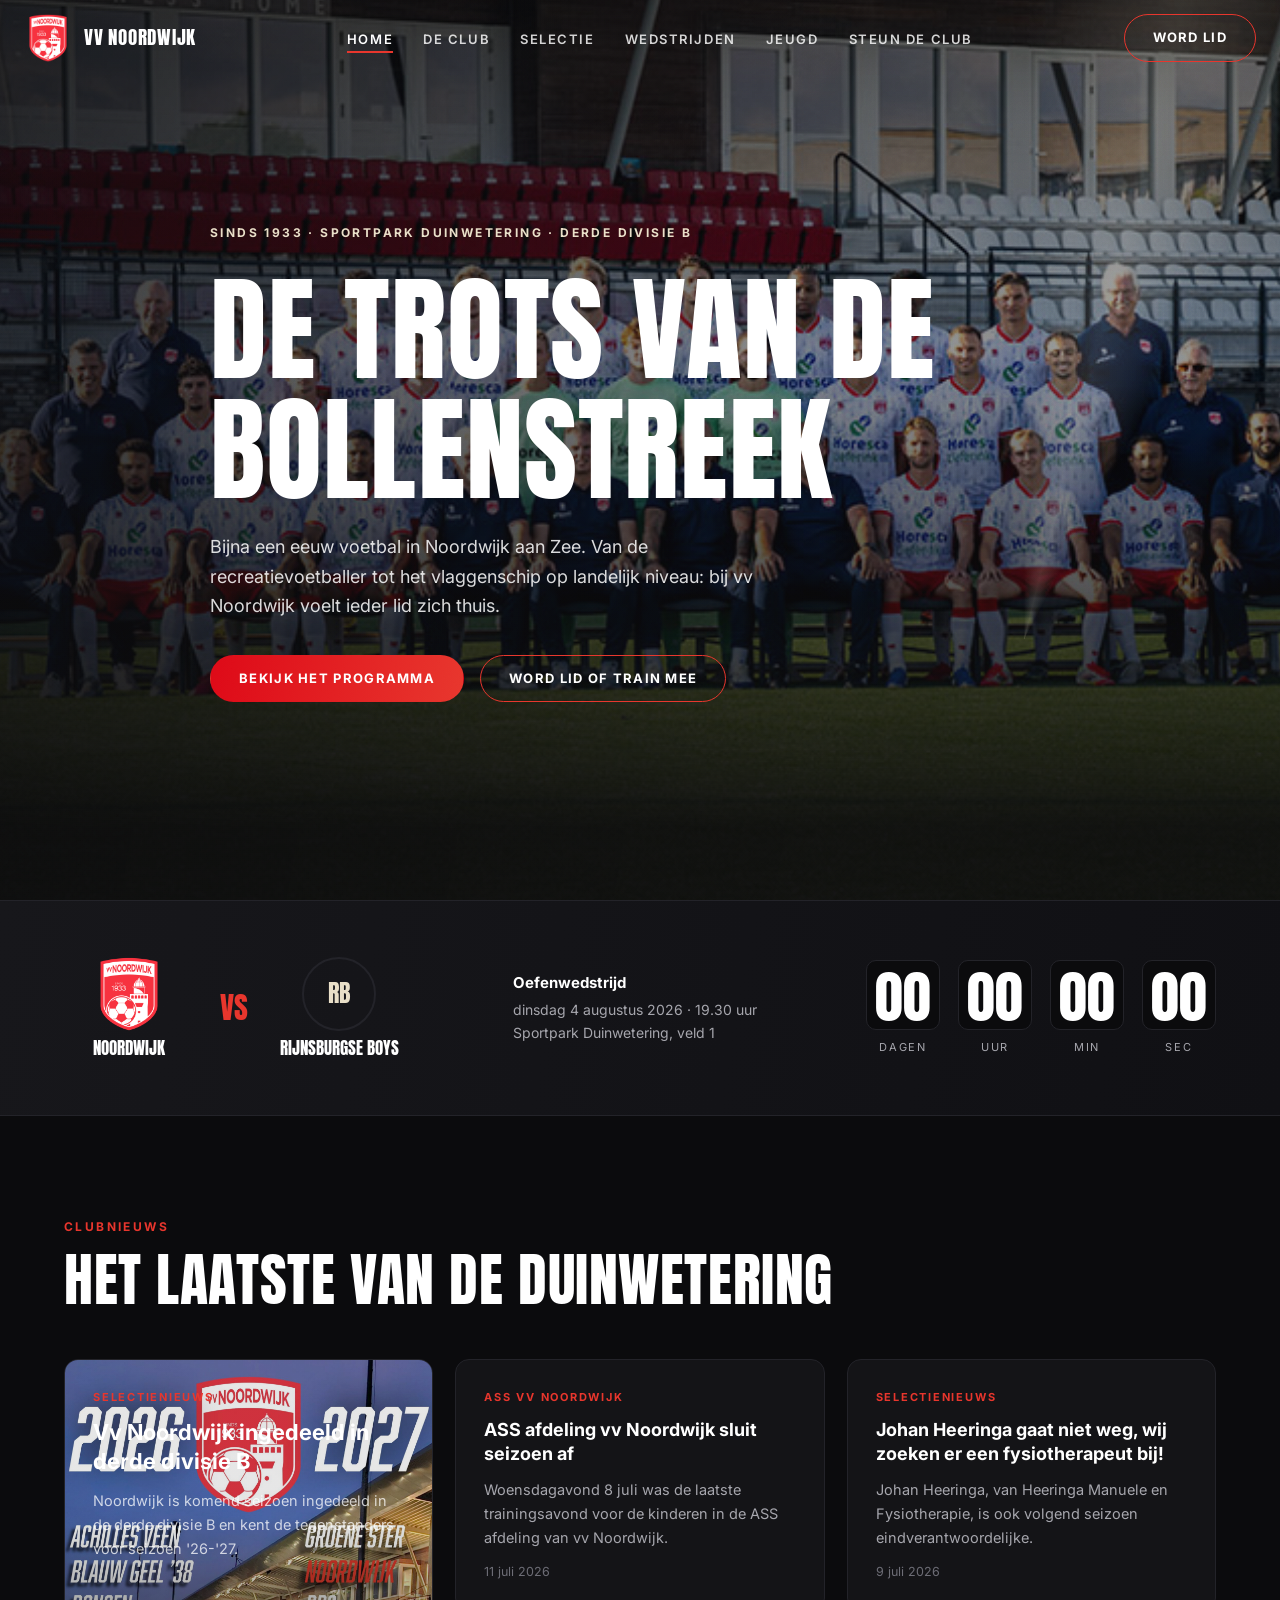
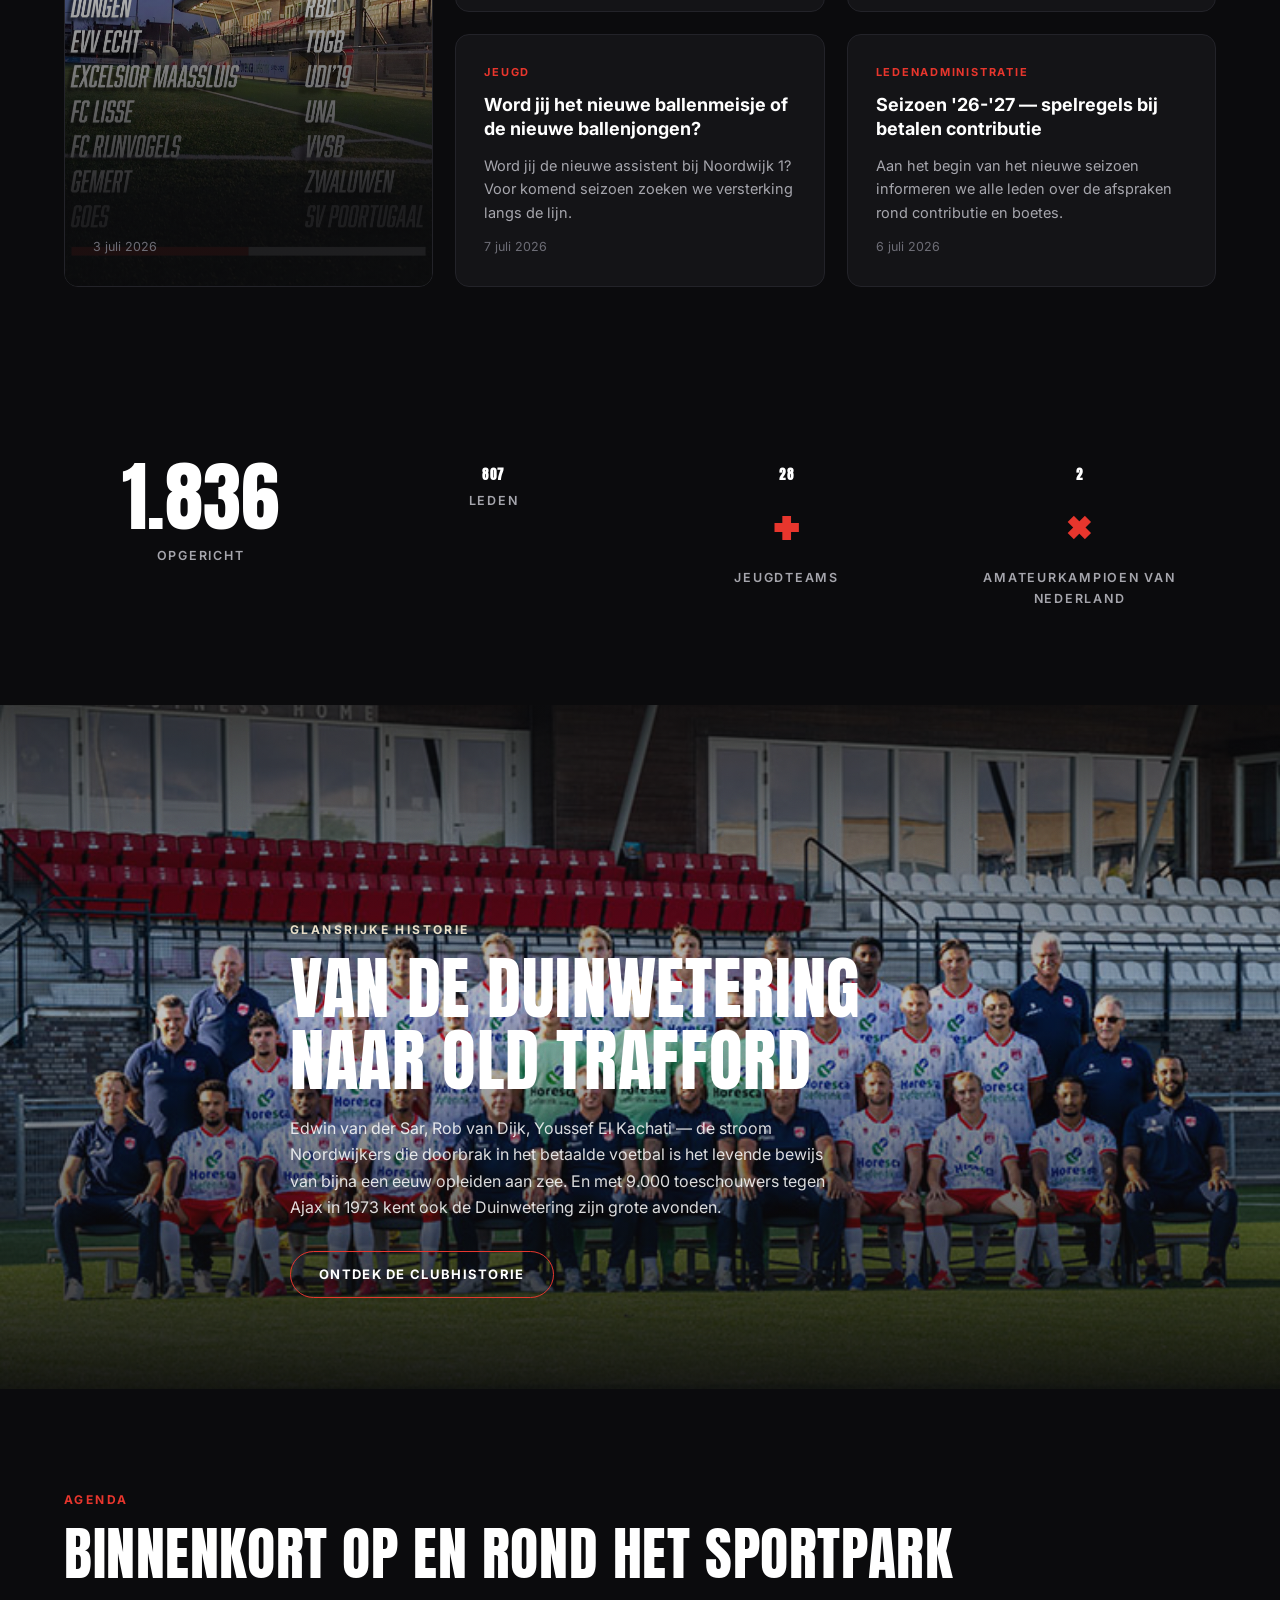
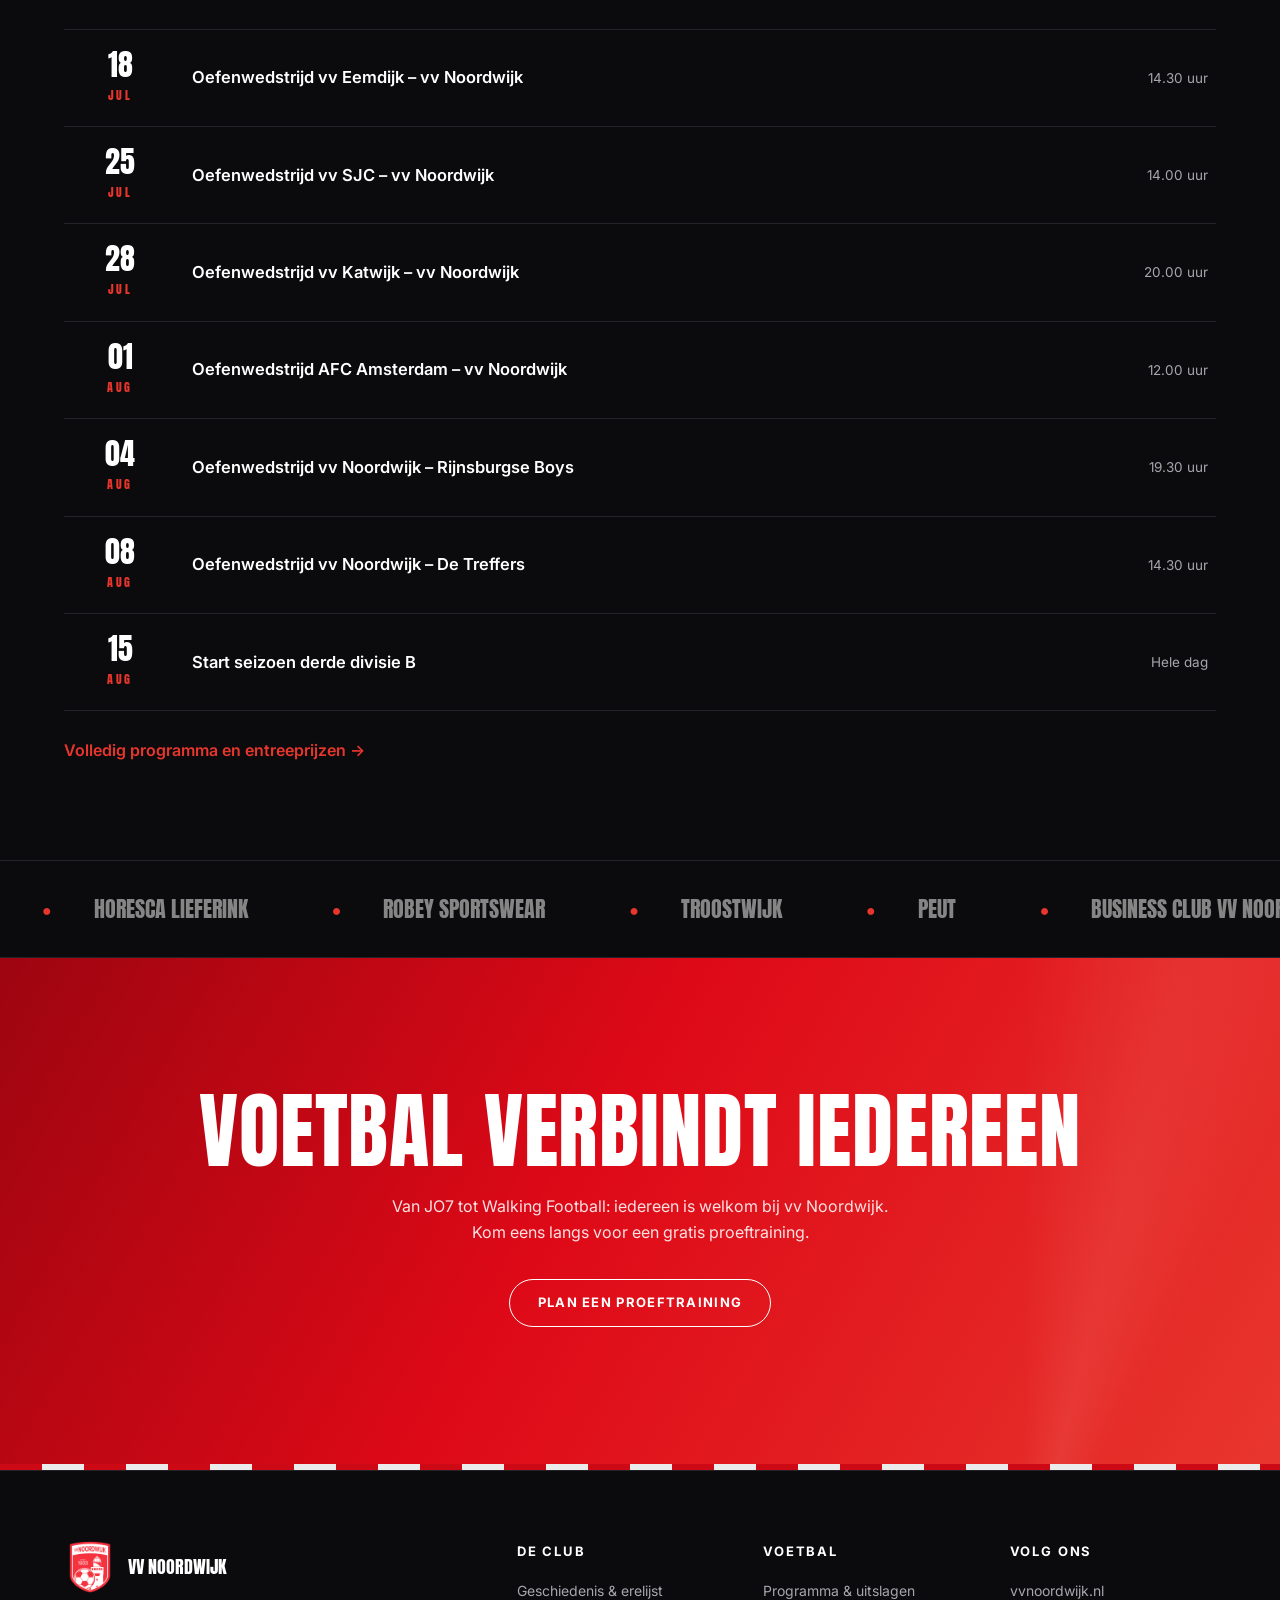
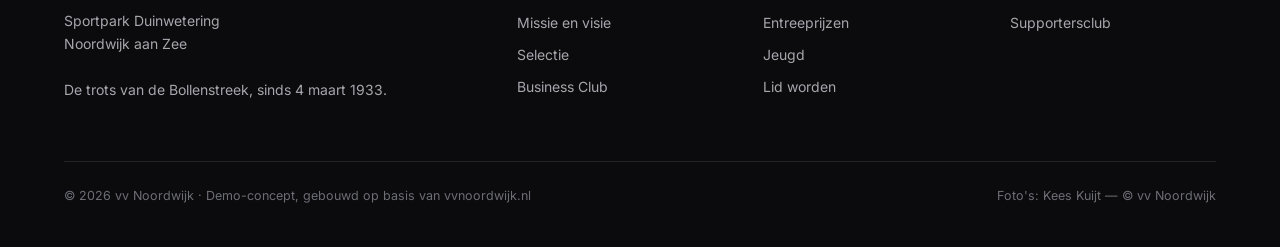
==== index.html @ 6d5759d6 "vv Noordwijk demo-website — de trots van de Bollenstreek Co-Authored-By: Claude Fable 5 <noreply@ant" ====
<!DOCTYPE html>
<html lang="nl">
<head>
<meta charset="UTF-8">
<meta name="viewport" content="width=device-width, initial-scale=1.0">
<title>vv Noordwijk — De trots van de Bollenstreek</title>
<meta name="description" content="Voetbalvereniging Noordwijk, sinds 1933. Derde divisie B, Sportpark Duinwetering, Noordwijk aan Zee.">
<link rel="icon" href="assets/logo-512.png">
<link rel="preconnect" href="https://fonts.googleapis.com">
<link rel="preconnect" href="https://fonts.gstatic.com" crossorigin>
<link href="https://fonts.googleapis.com/css2?family=Anton&family=Inter:wght@400;600;700&display=swap" rel="stylesheet">
<link rel="stylesheet" href="assets/style.css">
</head>
<body>

<nav class="nav">
  <div class="nav-inner">
    <a class="nav-logo" href="index.html">
      <img src="assets/logo-512.png" alt="vv Noordwijk">
      <span>vv Noordwijk</span>
    </a>
    <ul class="nav-links">
      <li><a href="index.html" class="actief">Home</a></li>
      <li><a href="club.html">De club</a></li>
      <li><a href="selectie.html">Selectie</a></li>
      <li><a href="wedstrijden.html">Wedstrijden</a></li>
      <li><a href="jeugd.html">Jeugd</a></li>
      <li><a href="steun.html">Steun de club</a></li>
    </ul>
    <a class="knop" href="jeugd.html#lidworden">Word lid</a>
    <button class="nav-burger" aria-label="Menu"><span></span><span></span><span></span></button>
  </div>
</nav>
<div class="mobiel-menu">
  <a href="index.html" class="actief">Home</a>
  <a href="club.html">De club</a>
  <a href="selectie.html">Selectie</a>
  <a href="wedstrijden.html">Wedstrijden</a>
  <a href="jeugd.html">Jeugd</a>
  <a href="steun.html">Steun de club</a>
</div>

<!-- HERO -->
<header class="hero korrel">
  <div class="hero-bg" style="background-image:url('assets/elftal.jpg')"></div>
  <div class="hero-tint"></div>
  <div class="lichtbundel"></div>
  <div class="wrap hero-inhoud">
    <span class="kicker kicker--zand" style="opacity:0;animation:zachtIn .8s ease .25s forwards">Sinds 1933 &middot; Sportpark Duinwetering &middot; Derde divisie B</span>
    <h1 data-woorden>De trots van de Bollenstreek</h1>
    <p class="hero-sub">Bijna een eeuw voetbal in Noordwijk aan Zee. Van de recreatievoetballer tot het vlaggenschip op landelijk niveau: bij vv Noordwijk voelt ieder lid zich thuis.</p>
    <div class="hero-ctas">
      <a class="knop knop--vol" href="wedstrijden.html">Bekijk het programma</a>
      <a class="knop" href="jeugd.html#lidworden">Word lid of train mee</a>
    </div>
  </div>
  <div class="hero-scroll"></div>
</header>

<!-- VOLGENDE WEDSTRIJD -->
<section class="wedstrijdbalk">
  <div class="wrap wedstrijdbalk-inner" data-countdown="2026-08-04T19:30:00+02:00">
    <div class="affiche">
      <div class="team">
        <img src="assets/logo-512.png" alt="vv Noordwijk">
        <span>Noordwijk</span>
      </div>
      <div class="vs">VS</div>
      <div class="team">
        <div class="uitteam-badge">RB</div>
        <span>Rijnsburgse Boys</span>
      </div>
    </div>
    <div class="wedstrijd-meta">
      <strong>Oefenwedstrijd</strong>
      dinsdag 4 augustus 2026 &middot; 19.30 uur<br>
      Sportpark Duinwetering, veld 1
    </div>
    <div class="countdown">
      <div class="count-item"><b data-cd-d>00</b><span>Dagen</span></div>
      <div class="count-item"><b data-cd-u>00</b><span>Uur</span></div>
      <div class="count-item"><b data-cd-m>00</b><span>Min</span></div>
      <div class="count-item"><b data-cd-s>00</b><span>Sec</span></div>
    </div>
  </div>
</section>

<!-- NIEUWS -->
<section class="sectie">
  <div class="wrap">
    <span class="kicker reveal">Clubnieuws</span>
    <h2 class="sectie-kop reveal">Het laatste van de Duinwetering</h2>
    <div class="nieuws-grid">
      <article class="nieuws-kaart nieuws-kaart--groot reveal">
        <div class="foto"><img src="assets/derde-divisie.jpeg" alt="vv Noordwijk ingedeeld in derde divisie B" loading="lazy"></div>
        <span class="cat">Selectienieuws</span>
        <h3>Vv Noordwijk ingedeeld in derde divisie B</h3>
        <p style="color:rgba(255,255,255,.75)">Noordwijk is komend seizoen ingedeeld in de derde divisie B en kent de tegenstanders voor seizoen '26-'27.</p>
        <time>3 juli 2026</time>
      </article>
      <article class="nieuws-kaart reveal">
        <span class="cat">ASS vv Noordwijk</span>
        <h3>ASS afdeling vv Noordwijk sluit seizoen af</h3>
        <p>Woensdagavond 8 juli was de laatste trainingsavond voor de kinderen in de ASS afdeling van vv Noordwijk.</p>
        <time>11 juli 2026</time>
      </article>
      <article class="nieuws-kaart reveal">
        <span class="cat">Selectienieuws</span>
        <h3>Johan Heeringa gaat niet weg, wij zoeken er een fysiotherapeut bij!</h3>
        <p>Johan Heeringa, van Heeringa Manuele en Fysiotherapie, is ook volgend seizoen eindverantwoordelijke.</p>
        <time>9 juli 2026</time>
      </article>
      <article class="nieuws-kaart reveal">
        <span class="cat">Jeugd</span>
        <h3>Word jij het nieuwe ballenmeisje of de nieuwe ballenjongen?</h3>
        <p>Word jij de nieuwe assistent bij Noordwijk 1? Voor komend seizoen zoeken we versterking langs de lijn.</p>
        <time>7 juli 2026</time>
      </article>
      <article class="nieuws-kaart reveal">
        <span class="cat">Ledenadministratie</span>
        <h3>Seizoen '26-'27 — spelregels bij betalen contributie</h3>
        <p>Aan het begin van het nieuwe seizoen informeren we alle leden over de afspraken rond contributie en boetes.</p>
        <time>6 juli 2026</time>
      </article>
    </div>
  </div>
</section>

<!-- STATS -->
<section class="sectie" style="padding-top:20px">
  <div class="wrap">
    <div class="stats">
      <div class="stat reveal"><b data-tel="1933">0</b><span>Opgericht</span></div>
      <div class="stat reveal"><b><span data-tel="850">0</span></b><span>Leden</span></div>
      <div class="stat reveal"><b><span data-tel="30">0</span><em>+</em></b><span>Jeugdteams</span></div>
      <div class="stat reveal"><b><span data-tel="2">0</span><em>&times;</em></b><span>Amateurkampioen van Nederland</span></div>
    </div>
  </div>
</section>

<!-- SHOWCASE / GESCHIEDENIS-TEASER -->
<section class="showcase korrel">
  <div class="showcase-bg" style="background-image:url('assets/elftal.jpg')"></div>
  <div class="showcase-tint"></div>
  <div class="wrap">
    <span class="kicker kicker--zand reveal">Glansrijke historie</span>
    <h2 class="reveal">Van de Duinwetering naar Old Trafford</h2>
    <p class="reveal" style="max-width:560px;margin:18px 0 30px;color:rgba(255,255,255,.85)">
      Edwin van der Sar, Rob van Dijk, Youssef El Kachati &mdash; de stroom Noordwijkers die doorbrak in het betaalde voetbal is het levende bewijs van bijna een eeuw opleiden aan zee. En met 9.000 toeschouwers tegen Ajax in 1973 kent ook de Duinwetering zijn grote avonden.
    </p>
    <a class="knop reveal" href="club.html">Ontdek de clubhistorie</a>
  </div>
</section>

<!-- AGENDA -->
<section class="sectie">
  <div class="wrap">
    <span class="kicker reveal">Agenda</span>
    <h2 class="sectie-kop reveal">Binnenkort op en rond het sportpark</h2>
    <div class="agenda-lijst">
      <div class="agenda-rij reveal">
        <div class="agenda-datum"><b>18</b><span>JUL</span></div>
        <h3>Oefenwedstrijd vv Eemdijk &ndash; vv Noordwijk</h3>
        <span class="tijd">14.30 uur</span>
      </div>
      <div class="agenda-rij reveal">
        <div class="agenda-datum"><b>25</b><span>JUL</span></div>
        <h3>Oefenwedstrijd vv SJC &ndash; vv Noordwijk</h3>
        <span class="tijd">14.00 uur</span>
      </div>
      <div class="agenda-rij reveal">
        <div class="agenda-datum"><b>28</b><span>JUL</span></div>
        <h3>Oefenwedstrijd vv Katwijk &ndash; vv Noordwijk</h3>
        <span class="tijd">20.00 uur</span>
      </div>
      <div class="agenda-rij reveal">
        <div class="agenda-datum"><b>01</b><span>AUG</span></div>
        <h3>Oefenwedstrijd AFC Amsterdam &ndash; vv Noordwijk</h3>
        <span class="tijd">12.00 uur</span>
      </div>
      <div class="agenda-rij reveal">
        <div class="agenda-datum"><b>04</b><span>AUG</span></div>
        <h3>Oefenwedstrijd vv Noordwijk &ndash; Rijnsburgse Boys</h3>
        <span class="tijd">19.30 uur</span>
      </div>
      <div class="agenda-rij reveal">
        <div class="agenda-datum"><b>08</b><span>AUG</span></div>
        <h3>Oefenwedstrijd vv Noordwijk &ndash; De Treffers</h3>
        <span class="tijd">14.30 uur</span>
      </div>
      <div class="agenda-rij reveal">
        <div class="agenda-datum"><b>15</b><span>AUG</span></div>
        <h3>Start seizoen derde divisie B</h3>
        <span class="tijd">Hele dag</span>
      </div>
    </div>
    <p class="reveal" style="margin-top:26px"><a href="wedstrijden.html" style="color:var(--rood-licht);font-weight:600">Volledig programma en entreeprijzen &rarr;</a></p>
  </div>
</section>

<!-- SPONSORS -->
<div class="marquee-sectie">
  <div class="marquee" aria-label="Partners van vv Noordwijk">
    <span><i>&#9679;</i>Horesca Lieferink</span><span><i>&#9679;</i>Robey Sportswear</span><span><i>&#9679;</i>Troostwijk</span><span><i>&#9679;</i>Peut</span><span><i>&#9679;</i>Business Club vv Noordwijk</span><span><i>&#9679;</i>Club van 100</span>
    <span><i>&#9679;</i>Horesca Lieferink</span><span><i>&#9679;</i>Robey Sportswear</span><span><i>&#9679;</i>Troostwijk</span><span><i>&#9679;</i>Peut</span><span><i>&#9679;</i>Business Club vv Noordwijk</span><span><i>&#9679;</i>Club van 100</span>
  </div>
</div>

<!-- CTA -->
<section class="cta-sectie">
  <div class="lichtbundel"></div>
  <h2>Voetbal verbindt iedereen</h2>
  <p>Van JO7 tot Walking Football: iedereen is welkom bij vv Noordwijk. Kom eens langs voor een gratis proeftraining.</p>
  <a class="knop" href="jeugd.html#lidworden">Plan een proeftraining</a>
</section>

<div class="strepen"></div>

<!-- FOOTER -->
<footer class="footer">
  <div class="wrap">
    <div class="footer-grid">
      <div>
        <div class="footer-logo">
          <img src="assets/logo-512.png" alt="vv Noordwijk">
          <span>vv Noordwijk</span>
        </div>
        <p>Sportpark Duinwetering<br>Noordwijk aan Zee<br><br>De trots van de Bollenstreek, sinds 4 maart 1933.</p>
      </div>
      <div>
        <h4>De club</h4>
        <ul>
          <li><a href="club.html">Geschiedenis &amp; erelijst</a></li>
          <li><a href="club.html#missie">Missie en visie</a></li>
          <li><a href="selectie.html">Selectie</a></li>
          <li><a href="steun.html">Business Club</a></li>
        </ul>
      </div>
      <div>
        <h4>Voetbal</h4>
        <ul>
          <li><a href="wedstrijden.html">Programma &amp; uitslagen</a></li>
          <li><a href="wedstrijden.html#tickets">Entreeprijzen</a></li>
          <li><a href="jeugd.html">Jeugd</a></li>
          <li><a href="jeugd.html#lidworden">Lid worden</a></li>
        </ul>
      </div>
      <div>
        <h4>Volg ons</h4>
        <ul>
          <li><a href="https://www.vvnoordwijk.nl" target="_blank" rel="noopener">vvnoordwijk.nl</a></li>
          <li><a href="https://scvvnoordwijk.nl" target="_blank" rel="noopener">Supportersclub</a></li>
        </ul>
      </div>
    </div>
    <div class="footer-onder">
      <span>&copy; 2026 vv Noordwijk &middot; Demo-concept, gebouwd op basis van vvnoordwijk.nl</span>
      <span>Foto's: Kees Kuijt &mdash; &copy; vv Noordwijk</span>
    </div>
  </div>
</footer>

<script src="assets/site.js"></script>
</body>
</html>
---- assets/style.css ----
/* ============================================================
   vv Noordwijk — demo-website
   "De trots van de Bollenstreek"
   ============================================================ */

:root {
  --rood: #DE0917;
  --rood-licht: #E8362D;
  --donker: #0B0B0D;
  --paneel: #141417;
  --paneel-rand: #232329;
  --wit: #FFFFFF;
  --grijs: #A6A6AD;
  --zand: #E9DFC8;
  --display: 'Anton', 'Arial Narrow', sans-serif;
  --body: 'Inter', 'Segoe UI', sans-serif;
  --nav-h: 76px;
}

* { margin: 0; padding: 0; box-sizing: border-box; }
html { scroll-behavior: smooth; }

body {
  background: var(--donker);
  color: var(--grijs);
  font-family: var(--body);
  font-size: 16px;
  line-height: 1.65;
  -webkit-font-smoothing: antialiased;
  overflow-x: hidden;
}

img { max-width: 100%; display: block; }
a { color: inherit; text-decoration: none; }

h1, h2, h3, .display {
  font-family: var(--display);
  font-weight: 400;
  color: var(--wit);
  text-transform: uppercase;
  letter-spacing: .01em;
  line-height: 1.04;
}

.wrap { max-width: 1200px; margin: 0 auto; padding: 0 24px; }

.kicker {
  display: inline-block;
  font-size: 12px;
  font-weight: 700;
  letter-spacing: .2em;
  text-transform: uppercase;
  color: var(--rood-licht);
  margin-bottom: 14px;
}
.kicker--zand { color: var(--zand); }

.sectie { padding: 96px 0; position: relative; }
.sectie-kop { font-size: clamp(34px, 4.6vw, 58px); margin-bottom: 18px; }
.sectie-intro { max-width: 640px; font-size: 17px; }

/* Rood-witte streepmotief-rand (thuisshirt) */
.strepen {
  height: 6px;
  background: repeating-linear-gradient(90deg,
    var(--rood) 0 42px, var(--wit) 42px 84px);
  opacity: .92;
}

/* ============ NAVIGATIE ============ */
.nav {
  position: fixed; top: 0; left: 0; right: 0; z-index: 100;
  height: var(--nav-h);
  display: flex; align-items: center;
  transition: background .35s ease, box-shadow .35s ease, backdrop-filter .35s ease;
  opacity: 0; transform: translateY(-10px);
  animation: navIn .6s ease .5s forwards;
}
@keyframes navIn { to { opacity: 1; transform: translateY(0); } }
.nav.is-scrolled {
  background: rgba(11,11,13,.82);
  backdrop-filter: blur(12px);
  -webkit-backdrop-filter: blur(12px);
  box-shadow: 0 1px 0 rgba(255,255,255,.06);
}
.nav-inner {
  width: 100%; max-width: 1280px; margin: 0 auto; padding: 0 24px;
  display: flex; align-items: center; justify-content: space-between; gap: 24px;
}
.nav-logo { display: flex; align-items: center; gap: 12px; }
.nav-logo img { height: 48px; width: 48px; }
.nav-logo span {
  font-family: var(--display); color: var(--wit); font-size: 19px;
  text-transform: uppercase; letter-spacing: .04em;
}
.nav-links { display: flex; gap: 30px; list-style: none; }
.nav-links a {
  font-size: 13px; font-weight: 600; text-transform: uppercase;
  letter-spacing: .12em; color: rgba(255,255,255,.82);
  position: relative; padding: 6px 0;
}
.nav-links a::after {
  content: ''; position: absolute; left: 0; right: 0; bottom: 0;
  height: 2px; background: var(--rood-licht);
  transform: scaleX(0); transform-origin: left;
  transition: transform .3s ease;
}
.nav-links a:hover::after, .nav-links a.actief::after { transform: scaleX(1); }
.nav-links a.actief { color: var(--wit); }

.knop {
  display: inline-block; padding: 12px 28px; border-radius: 999px;
  font-family: var(--body); font-size: 13px; font-weight: 700;
  text-transform: uppercase; letter-spacing: .1em;
  border: 1.5px solid var(--rood-licht); color: var(--wit);
  position: relative; overflow: hidden; z-index: 1;
  transition: color .3s ease; cursor: pointer; text-align: center;
}
.knop::before {
  content: ''; position: absolute; inset: 0; z-index: -1;
  background: linear-gradient(100deg, var(--rood), var(--rood-licht));
  transform: translateX(-101%); transition: transform .3s ease;
}
.knop:hover::before { transform: translateX(0); }
.knop--vol { background: linear-gradient(100deg, var(--rood), var(--rood-licht)); border-color: transparent; }
.knop--vol::before { background: #b00712; }

/* Hamburger */
.nav-burger {
  display: none; background: none; border: 0; cursor: pointer;
  width: 44px; height: 44px; position: relative; z-index: 130;
}
.nav-burger span {
  display: block; width: 24px; height: 2px; background: var(--wit);
  margin: 5px auto; transition: transform .3s ease, opacity .3s ease;
}
.nav-burger.open span:nth-child(1) { transform: translateY(7px) rotate(45deg); }
.nav-burger.open span:nth-child(2) { opacity: 0; }
.nav-burger.open span:nth-child(3) { transform: translateY(-7px) rotate(-45deg); }

.mobiel-menu {
  position: fixed; inset: 0; z-index: 120; background: rgba(11,11,13,.97);
  backdrop-filter: blur(10px);
  display: flex; flex-direction: column; justify-content: center; align-items: center; gap: 8px;
  opacity: 0; pointer-events: none; transition: opacity .3s ease;
}
.mobiel-menu.open { opacity: 1; pointer-events: auto; }
.mobiel-menu a {
  font-family: var(--display); font-size: 32px; color: var(--wit);
  text-transform: uppercase; padding: 8px 0;
}
.mobiel-menu a.actief { color: var(--rood-licht); }

/* ============ HERO ============ */
.hero {
  min-height: 100vh; min-height: 100svh;
  position: relative; display: flex; align-items: center;
  overflow: hidden; isolation: isolate;
}
.hero-bg {
  position: absolute; inset: -6% 0; z-index: -3;
  background-size: cover; background-position: center 30%;
  animation: heroZoom 14s ease-out forwards;
  filter: saturate(.92);
}
@keyframes heroZoom { from { transform: scale(1.08); } to { transform: scale(1); } }
.hero-tint {
  position: absolute; inset: 0; z-index: -2;
  background:
    linear-gradient(180deg, rgba(11,11,13,.55) 0%, rgba(11,11,13,.35) 40%, rgba(11,11,13,.96) 92%),
    linear-gradient(100deg, rgba(11,11,13,.72) 0%, rgba(11,11,13,.15) 65%);
}
/* Vuurtorenlichtbundel — signatuur-element */
.lichtbundel {
  position: absolute; z-index: -1; pointer-events: none;
  width: 160vmax; height: 160vmax;
  top: -30vmax; right: -60vmax;
  background: conic-gradient(from 0deg,
    transparent 0deg, rgba(233,223,200,.10) 8deg, rgba(233,223,200,.16) 14deg,
    rgba(233,223,200,.10) 20deg, transparent 28deg, transparent 360deg);
  border-radius: 50%;
  animation: bundel 26s linear infinite;
  mix-blend-mode: screen;
}
@keyframes bundel { to { transform: rotate(360deg); } }

.hero-inhoud { position: relative; padding: 140px 0 120px; max-width: 860px; }
.hero h1 {
  font-size: clamp(52px, 9vw, 118px);
  margin: 14px 0 22px;
}
.hero h1 .w {
  display: inline-block; opacity: 0; transform: translateY(22px);
  animation: wIn .7s cubic-bezier(.2,.7,.2,1) forwards;
}
@keyframes wIn { to { opacity: 1; transform: translateY(0); } }
.hero-sub {
  font-size: 18px; color: rgba(255,255,255,.85); max-width: 560px;
  opacity: 0; animation: zachtIn .8s ease 1.15s forwards;
}
.hero-ctas {
  display: flex; gap: 16px; margin-top: 34px; flex-wrap: wrap;
  opacity: 0; animation: zachtIn .8s ease 1.35s forwards;
}
@keyframes zachtIn { to { opacity: 1; } }
.hero-scroll {
  position: absolute; bottom: 30px; left: 50%; transform: translateX(-50%);
  width: 1.5px; height: 56px; overflow: hidden; opacity: .6;
}
.hero-scroll::after {
  content: ''; position: absolute; left: 0; top: -50%;
  width: 100%; height: 50%; background: var(--wit);
  animation: scrollLijn 2s ease-in-out infinite;
}
@keyframes scrollLijn { 60%, 100% { top: 110%; } }

/* Subtiele filmkorrel op hero */
.korrel::after {
  content: ''; position: absolute; inset: 0; z-index: 5; pointer-events: none;
  opacity: .05; mix-blend-mode: overlay;
  background-image: url("data:image/svg+xml,%3Csvg xmlns='http://www.w3.org/2000/svg' width='140' height='140'%3E%3Cfilter id='n'%3E%3CfeTurbulence type='fractalNoise' baseFrequency='.85' numOctaves='2'/%3E%3C/filter%3E%3Crect width='140' height='140' filter='url(%23n)'/%3E%3C/svg%3E");
}

/* ============ SCROLL REVEAL ============ */
.reveal { opacity: 0; transform: translateY(40px); transition: opacity .7s ease, transform .7s cubic-bezier(.2,.7,.2,1); }
.reveal.zichtbaar { opacity: 1; transform: translateY(0); }
.reveal-foto { overflow: hidden; }
.reveal-foto img { transform: scale(1.05); transition: transform .9s ease; }
.reveal-foto.zichtbaar img { transform: scale(1); }

/* ============ COUNTDOWN / VOLGENDE WEDSTRIJD ============ */
.wedstrijdbalk {
  background: linear-gradient(100deg, #17171b 0%, #101014 100%);
  border-top: 1px solid var(--paneel-rand);
  border-bottom: 1px solid var(--paneel-rand);
  padding: 56px 0;
}
.wedstrijdbalk-inner {
  display: flex; align-items: center; justify-content: space-between;
  gap: 40px; flex-wrap: wrap;
}
.affiche { display: flex; align-items: center; gap: 26px; }
.affiche .team { text-align: center; width: 130px; }
.affiche .team img { height: 74px; width: 74px; margin: 0 auto 8px; object-fit: contain; }
.affiche .team span { display: block; font-family: var(--display); color: var(--wit); font-size: 17px; text-transform: uppercase; line-height: 1.15; }
.affiche .vs { font-family: var(--display); font-size: 30px; color: var(--rood-licht); }
.uitteam-badge {
  height: 74px; width: 74px; margin: 0 auto 8px; border-radius: 50%;
  border: 2px solid var(--paneel-rand); display: flex; align-items: center; justify-content: center;
  font-family: var(--display); font-size: 24px; color: var(--zand);
}
.wedstrijd-meta { font-size: 14px; color: var(--grijs); }
.wedstrijd-meta strong { color: var(--wit); display: block; font-size: 15px; margin-bottom: 2px; }
.countdown { display: flex; gap: 18px; }
.count-item { text-align: center; min-width: 74px; }
.count-item b {
  display: block; font-family: var(--display); font-weight: 400;
  font-size: clamp(38px, 4.5vw, 56px); color: var(--wit);
  background: var(--donker); border: 1px solid var(--paneel-rand);
  border-radius: 10px; padding: 8px 6px 4px; line-height: 1;
  font-variant-numeric: tabular-nums;
}
.count-item span { font-size: 11px; letter-spacing: .16em; text-transform: uppercase; margin-top: 8px; display: block; }

/* ============ NIEUWS ============ */
.nieuws-grid { display: grid; grid-template-columns: repeat(3, 1fr); gap: 22px; margin-top: 48px; }
.nieuws-kaart {
  background: var(--paneel); border: 1px solid var(--paneel-rand); border-radius: 14px;
  padding: 28px; display: flex; flex-direction: column; gap: 12px;
  transition: transform .3s ease, box-shadow .3s ease, border-color .3s ease;
}
.nieuws-kaart:hover {
  transform: translateY(-4px);
  box-shadow: 0 14px 40px rgba(222,9,23,.14);
  border-color: rgba(222,9,23,.4);
}
.nieuws-kaart .cat { font-size: 11px; font-weight: 700; letter-spacing: .16em; color: var(--rood-licht); text-transform: uppercase; }
.nieuws-kaart h3 { font-family: var(--body); font-weight: 700; text-transform: none; letter-spacing: 0; font-size: 18px; line-height: 1.35; }
.nieuws-kaart p { font-size: 14.5px; flex: 1; }
.nieuws-kaart time { font-size: 12.5px; color: #6d6d76; }
.nieuws-kaart--groot { grid-row: span 2; justify-content: flex-end; min-height: 420px; position: relative; overflow: hidden; isolation: isolate; }
.nieuws-kaart--groot .foto { position: absolute; inset: 0; z-index: -1; }
.nieuws-kaart--groot .foto img { width: 100%; height: 100%; object-fit: cover; transition: transform .4s ease; }
.nieuws-kaart--groot:hover .foto img { transform: scale(1.04); }
.nieuws-kaart--groot .foto::after { content: ''; position: absolute; inset: 0; background: linear-gradient(180deg, rgba(11,11,13,.1) 30%, rgba(11,11,13,.92) 85%); }
.nieuws-kaart--groot h3 { font-size: 22px; color: var(--wit); }

/* ============ STATS ============ */
.stats {
  display: grid; grid-template-columns: repeat(4, 1fr); gap: 20px;
  margin-top: 56px; text-align: center;
}
.stat b {
  display: block; font-family: var(--display); font-weight: 400;
  font-size: clamp(46px, 6vw, 84px); color: var(--wit); line-height: 1;
  font-variant-numeric: tabular-nums;
}
.stat b em { font-style: normal; color: var(--rood-licht); }
.stat span { display: block; margin-top: 10px; font-size: 12.5px; font-weight: 600; letter-spacing: .14em; text-transform: uppercase; }

/* ============ SHOWCASE (full-bleed) ============ */
.showcase {
  position: relative; min-height: 76vh; display: flex; align-items: flex-end;
  overflow: hidden; isolation: isolate;
}
.showcase-bg { position: absolute; inset: 0; z-index: -2; background-size: cover; background-position: center 25%; }
.showcase-tint { position: absolute; inset: 0; z-index: -1; background: linear-gradient(180deg, rgba(11,11,13,.72) 0%, rgba(11,11,13,.25) 45%, rgba(11,11,13,.94) 100%); }
.showcase .wrap { padding-bottom: 84px; padding-top: 84px; }
.showcase h2 { font-size: clamp(36px, 5.4vw, 70px); max-width: 700px; }

/* ============ AGENDA ============ */
.agenda-lijst { margin-top: 44px; border-top: 1px solid var(--paneel-rand); }
.agenda-rij {
  display: grid; grid-template-columns: 96px 1fr auto; gap: 24px; align-items: center;
  padding: 20px 8px; border-bottom: 1px solid var(--paneel-rand);
  transition: background .25s ease;
}
.agenda-rij:hover { background: rgba(255,255,255,.025); }
.agenda-datum { text-align: center; font-family: var(--display); color: var(--wit); }
.agenda-datum b { display: block; font-size: 30px; font-weight: 400; line-height: 1; }
.agenda-datum span { font-size: 12px; letter-spacing: .2em; color: var(--rood-licht); }
.agenda-rij h3 { font-family: var(--body); text-transform: none; letter-spacing: 0; font-size: 16.5px; font-weight: 600; }
.agenda-rij .tijd { font-size: 13.5px; color: var(--grijs); white-space: nowrap; }

/* ============ SPONSORS MARQUEE ============ */
.marquee-sectie { border-top: 1px solid var(--paneel-rand); border-bottom: 1px solid var(--paneel-rand); padding: 30px 0; overflow: hidden; }
.marquee { display: flex; width: max-content; animation: loop 30s linear infinite; }
.marquee:hover { animation-play-state: paused; }
.marquee span {
  font-family: var(--display); font-size: 22px; color: rgba(255,255,255,.5);
  text-transform: uppercase; padding: 0 42px; white-space: nowrap;
}
.marquee span i { font-style: normal; color: var(--rood-licht); padding-right: 42px; font-size: 16px; vertical-align: middle; }
@keyframes loop { to { transform: translateX(-50%); } }

/* ============ SPELERS ============ */
.spelers-grid { display: grid; grid-template-columns: repeat(4, 1fr); gap: 20px; margin-top: 48px; }
.speler {
  position: relative; border-radius: 14px; overflow: hidden;
  background: var(--paneel); border: 1px solid var(--paneel-rand);
  aspect-ratio: 3 / 4.1; isolation: isolate;
}
.speler img { width: 100%; height: 100%; object-fit: cover; object-position: top; transition: transform .4s ease; }
.speler:hover img { transform: scale(1.04); }
.speler .nr {
  position: absolute; top: 6px; right: 14px; z-index: 2;
  font-family: var(--display); font-size: 56px; color: transparent;
  -webkit-text-stroke: 1.5px rgba(255,255,255,.85); line-height: 1;
  text-shadow: 0 2px 14px rgba(0,0,0,.4);
}
.speler .info {
  position: absolute; left: 0; right: 0; bottom: 0; z-index: 2;
  padding: 44px 16px 14px;
  background: linear-gradient(180deg, transparent, rgba(11,11,13,.94) 70%);
}
.speler .info b { display: block; font-family: var(--display); font-weight: 400; color: var(--wit); font-size: 19px; text-transform: uppercase; line-height: 1.1; }
.speler .info span { font-size: 11.5px; font-weight: 700; letter-spacing: .14em; text-transform: uppercase; color: var(--rood-licht); }
.speler--leeg { display: flex; align-items: center; justify-content: center; }
.speler--leeg .silhouet { font-family: var(--display); font-size: 64px; color: var(--paneel-rand); }

/* ============ TABELLEN (prijzen e.d.) ============ */
.prijs-tabel { width: 100%; border-collapse: collapse; margin-top: 28px; }
.prijs-tabel th, .prijs-tabel td { padding: 15px 16px; text-align: left; border-bottom: 1px solid var(--paneel-rand); font-size: 15px; }
.prijs-tabel th { font-size: 12px; letter-spacing: .14em; text-transform: uppercase; color: var(--zand); font-weight: 700; }
.prijs-tabel td:last-child { text-align: right; font-family: var(--display); font-size: 20px; color: var(--wit); white-space: nowrap; }
.prijs-tabel tr:hover td { background: rgba(255,255,255,.02); }

/* ============ CONTENT-BLOKKEN ============ */
.twee-kolom { display: grid; grid-template-columns: 1fr 1fr; gap: 64px; align-items: center; margin-top: 48px; }
.twee-kolom .foto { border-radius: 16px; overflow: hidden; border: 1px solid var(--paneel-rand); }
.proza p { margin-bottom: 18px; }
.proza p strong, .proza b { color: var(--wit); }

.kaarten-3 { display: grid; grid-template-columns: repeat(3, 1fr); gap: 22px; margin-top: 48px; }
.info-kaart {
  background: var(--paneel); border: 1px solid var(--paneel-rand); border-radius: 14px; padding: 30px;
  transition: transform .3s ease, box-shadow .3s ease, border-color .3s ease;
}
.info-kaart:hover { transform: translateY(-4px); box-shadow: 0 14px 40px rgba(222,9,23,.12); border-color: rgba(222,9,23,.35); }
.info-kaart h3 { font-size: 22px; margin-bottom: 10px; }
.info-kaart p { font-size: 14.5px; }
.info-kaart .icoon { font-size: 26px; margin-bottom: 16px; display: block; }

.erelijst { list-style: none; margin-top: 32px; }
.erelijst li {
  display: grid; grid-template-columns: 120px 1fr; gap: 20px;
  padding: 14px 8px; border-bottom: 1px solid var(--paneel-rand); font-size: 15px;
}
.erelijst li b { font-family: var(--display); font-weight: 400; color: var(--rood-licht); font-size: 19px; }
.erelijst li span { color: var(--grijs); align-self: center; }

blockquote.missie {
  border-left: 3px solid var(--rood); padding: 8px 0 8px 28px; margin: 32px 0;
  font-size: 20px; line-height: 1.6; color: var(--wit); font-style: italic;
}

/* ============ CTA-SECTIE ============ */
.cta-sectie {
  position: relative; text-align: center; padding: 130px 24px; overflow: hidden; isolation: isolate;
  background: linear-gradient(120deg, #9d0510 0%, var(--rood) 45%, var(--rood-licht) 100%);
}
.cta-sectie .lichtbundel { opacity: .5; }
.cta-sectie h2 { font-size: clamp(40px, 6.5vw, 84px); color: var(--wit); }
.cta-sectie p { color: rgba(255,255,255,.88); max-width: 520px; margin: 18px auto 34px; }
.cta-sectie .knop { border-color: var(--wit); }
.cta-sectie .knop::before { background: var(--wit); }
.cta-sectie .knop:hover { color: var(--rood); }

/* ============ FOOTER ============ */
.footer { padding: 70px 0 40px; border-top: 1px solid var(--paneel-rand); font-size: 14px; }
.footer-grid { display: grid; grid-template-columns: 2fr 1fr 1fr 1fr; gap: 40px; }
.footer h4 { color: var(--wit); font-size: 13px; letter-spacing: .14em; text-transform: uppercase; margin-bottom: 16px; }
.footer ul { list-style: none; }
.footer li { margin-bottom: 9px; }
.footer a:hover { color: var(--wit); }
.footer-logo { display: flex; align-items: center; gap: 12px; margin-bottom: 16px; }
.footer-logo img { height: 52px; }
.footer-logo span { font-family: var(--display); color: var(--wit); font-size: 18px; text-transform: uppercase; }
.footer-onder {
  margin-top: 54px; padding-top: 24px; border-top: 1px solid var(--paneel-rand);
  display: flex; justify-content: space-between; gap: 16px; flex-wrap: wrap;
  font-size: 12.5px; color: #6d6d76;
}

/* ============ PAGINA-HERO (subpagina's) ============ */
.pagina-hero {
  position: relative; padding: 190px 0 90px; overflow: hidden; isolation: isolate;
  background: linear-gradient(180deg, #101014 0%, var(--donker) 100%);
}
.pagina-hero .lichtbundel { opacity: .55; }
.pagina-hero h1 { font-size: clamp(44px, 7vw, 92px); }
.pagina-hero p { max-width: 620px; margin-top: 18px; font-size: 17px; }

/* ============ CURSOR (desktop) ============ */
.cursor {
  position: fixed; z-index: 999; pointer-events: none;
  width: 12px; height: 12px; border-radius: 50%;
  background: var(--rood-licht); mix-blend-mode: difference;
  transform: translate(-50%, -50%);
  transition: width .25s ease, height .25s ease, background .25s ease;
}
.cursor.groot { width: 40px; height: 40px; background: transparent; border: 1.5px solid var(--rood-licht); }
@media (hover: none), (max-width: 940px) { .cursor { display: none; } }

/* ============ RESPONSIVE ============ */
@media (max-width: 1080px) {
  .spelers-grid { grid-template-columns: repeat(3, 1fr); }
  .footer-grid { grid-template-columns: 1fr 1fr; }
}
@media (max-width: 940px) {
  .nav-links, .nav .knop { display: none; }
  .nav-burger { display: block; }
  .nieuws-grid { grid-template-columns: 1fr; }
  .nieuws-kaart--groot { grid-row: auto; min-height: 340px; }
  .stats { grid-template-columns: repeat(2, 1fr); gap: 36px 16px; }
  .twee-kolom { grid-template-columns: 1fr; gap: 36px; }
  .kaarten-3 { grid-template-columns: 1fr; }
  .wedstrijdbalk-inner { justify-content: center; text-align: center; }
  .sectie { padding: 68px 0; }
}
@media (max-width: 640px) {
  .spelers-grid { grid-template-columns: repeat(2, 1fr); gap: 12px; }
  .speler .nr { font-size: 40px; }
  .speler .info b { font-size: 15px; }
  .agenda-rij { grid-template-columns: 64px 1fr; }
  .agenda-rij .tijd { grid-column: 2; }
  .agenda-datum b { font-size: 24px; }
  .countdown { gap: 10px; }
  .count-item { min-width: 62px; }
  .hero-ctas .knop { width: 100%; }
  .erelijst li { grid-template-columns: 84px 1fr; }
}

@media (prefers-reduced-motion: reduce) {
  *, *::before, *::after { animation-duration: .01ms !important; transition-duration: .01ms !important; }
  .reveal { opacity: 1; transform: none; }
}
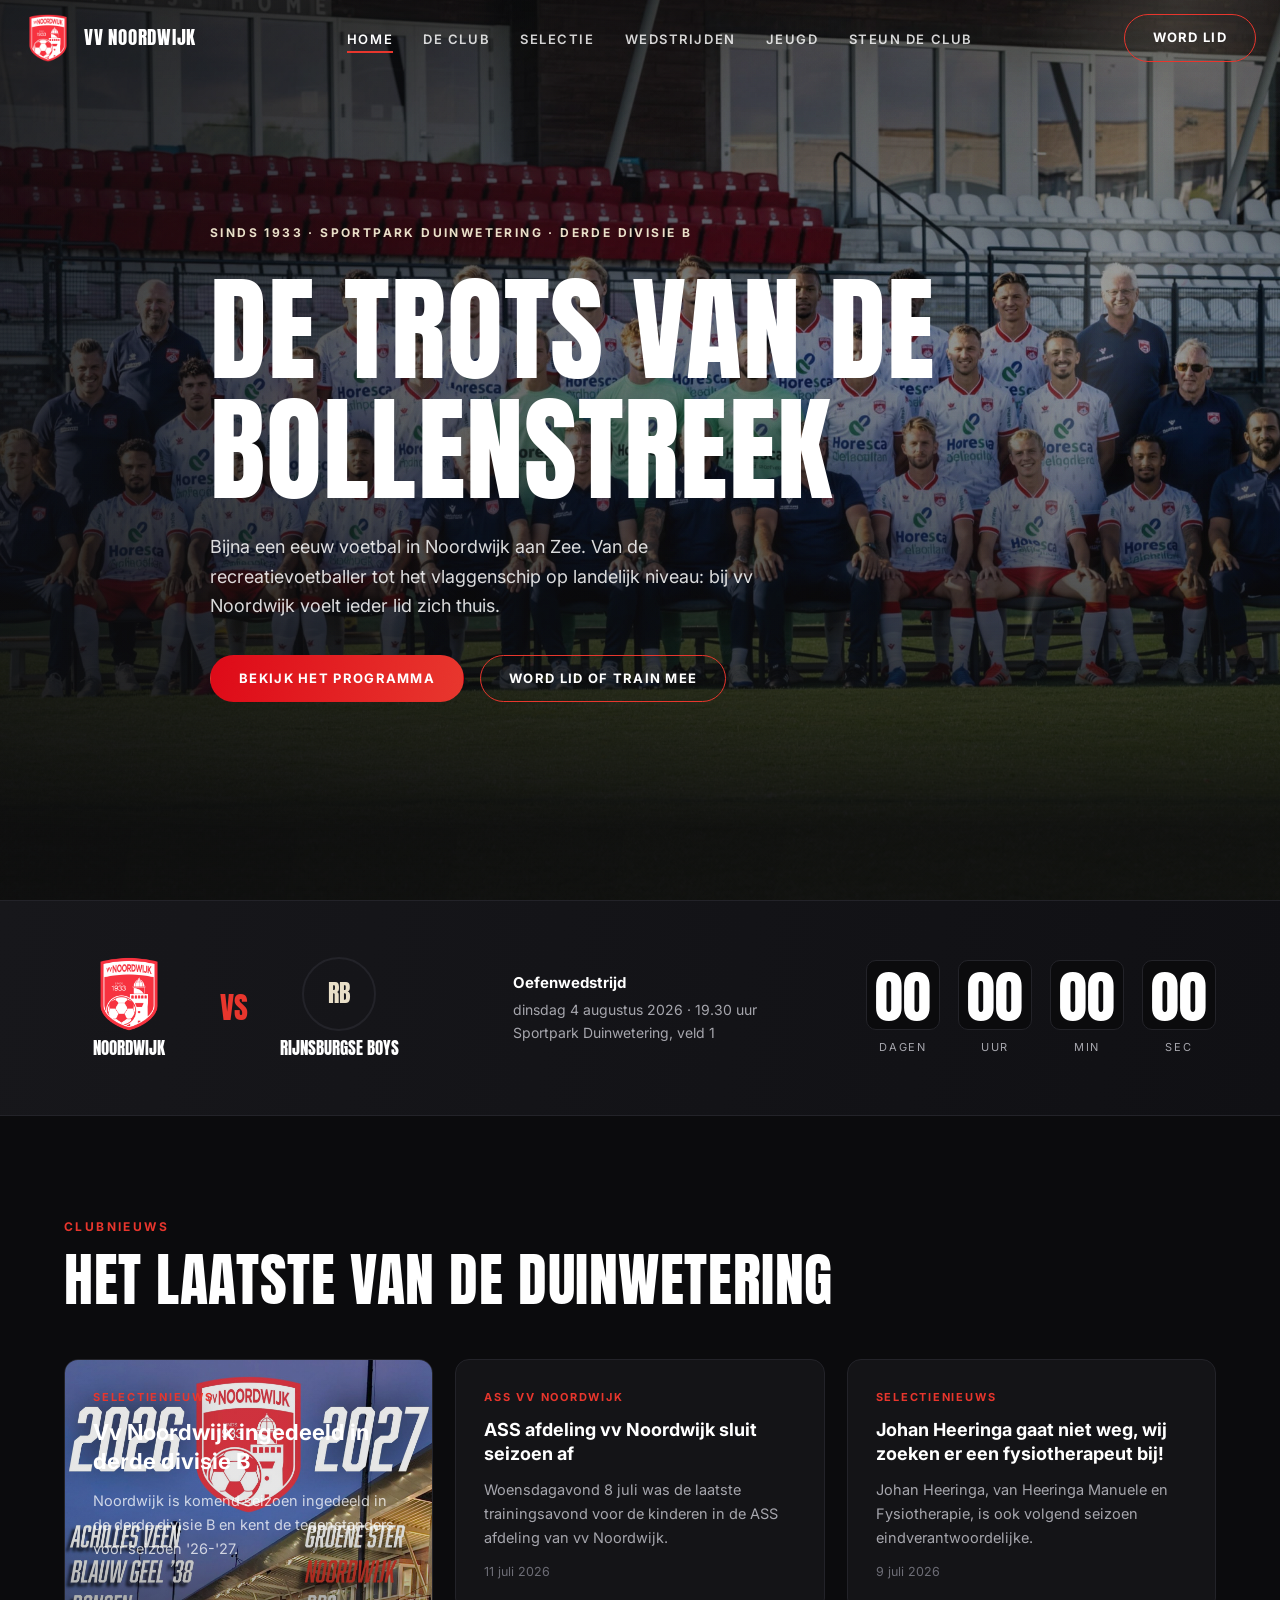
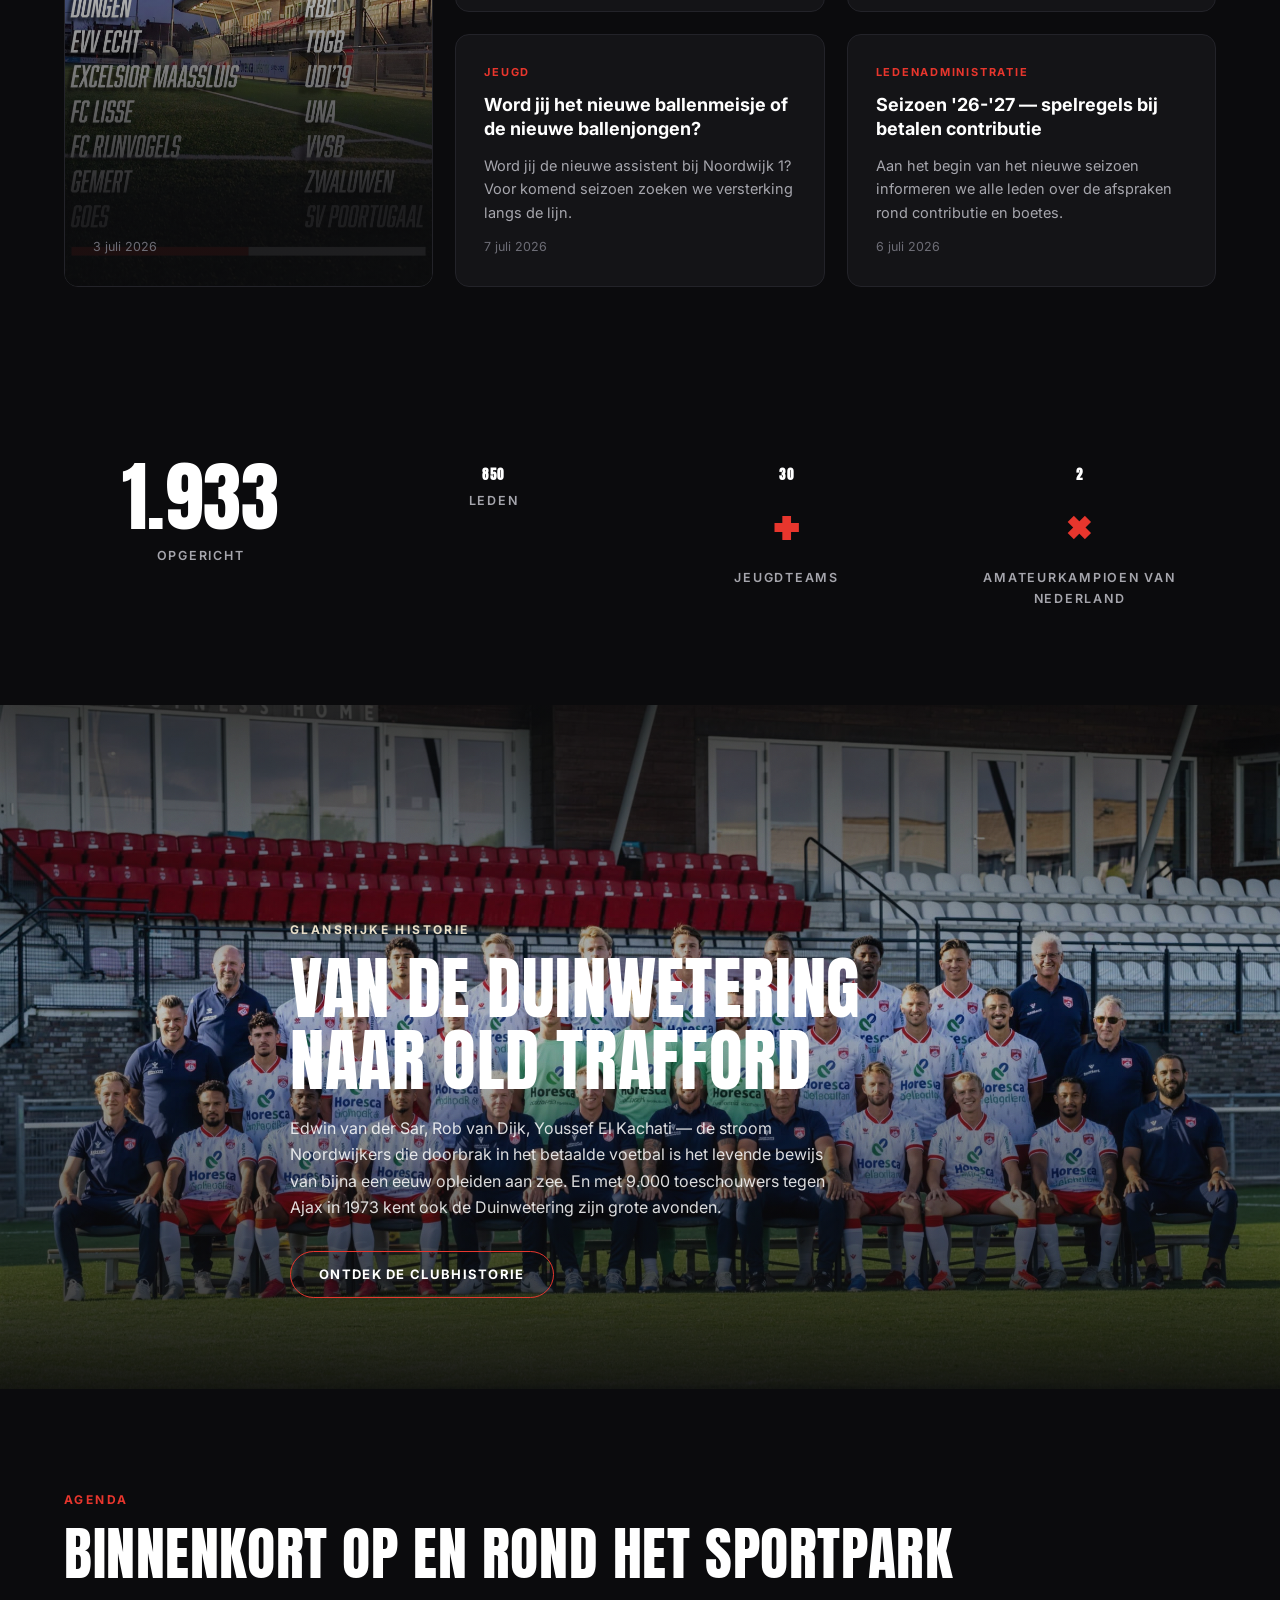
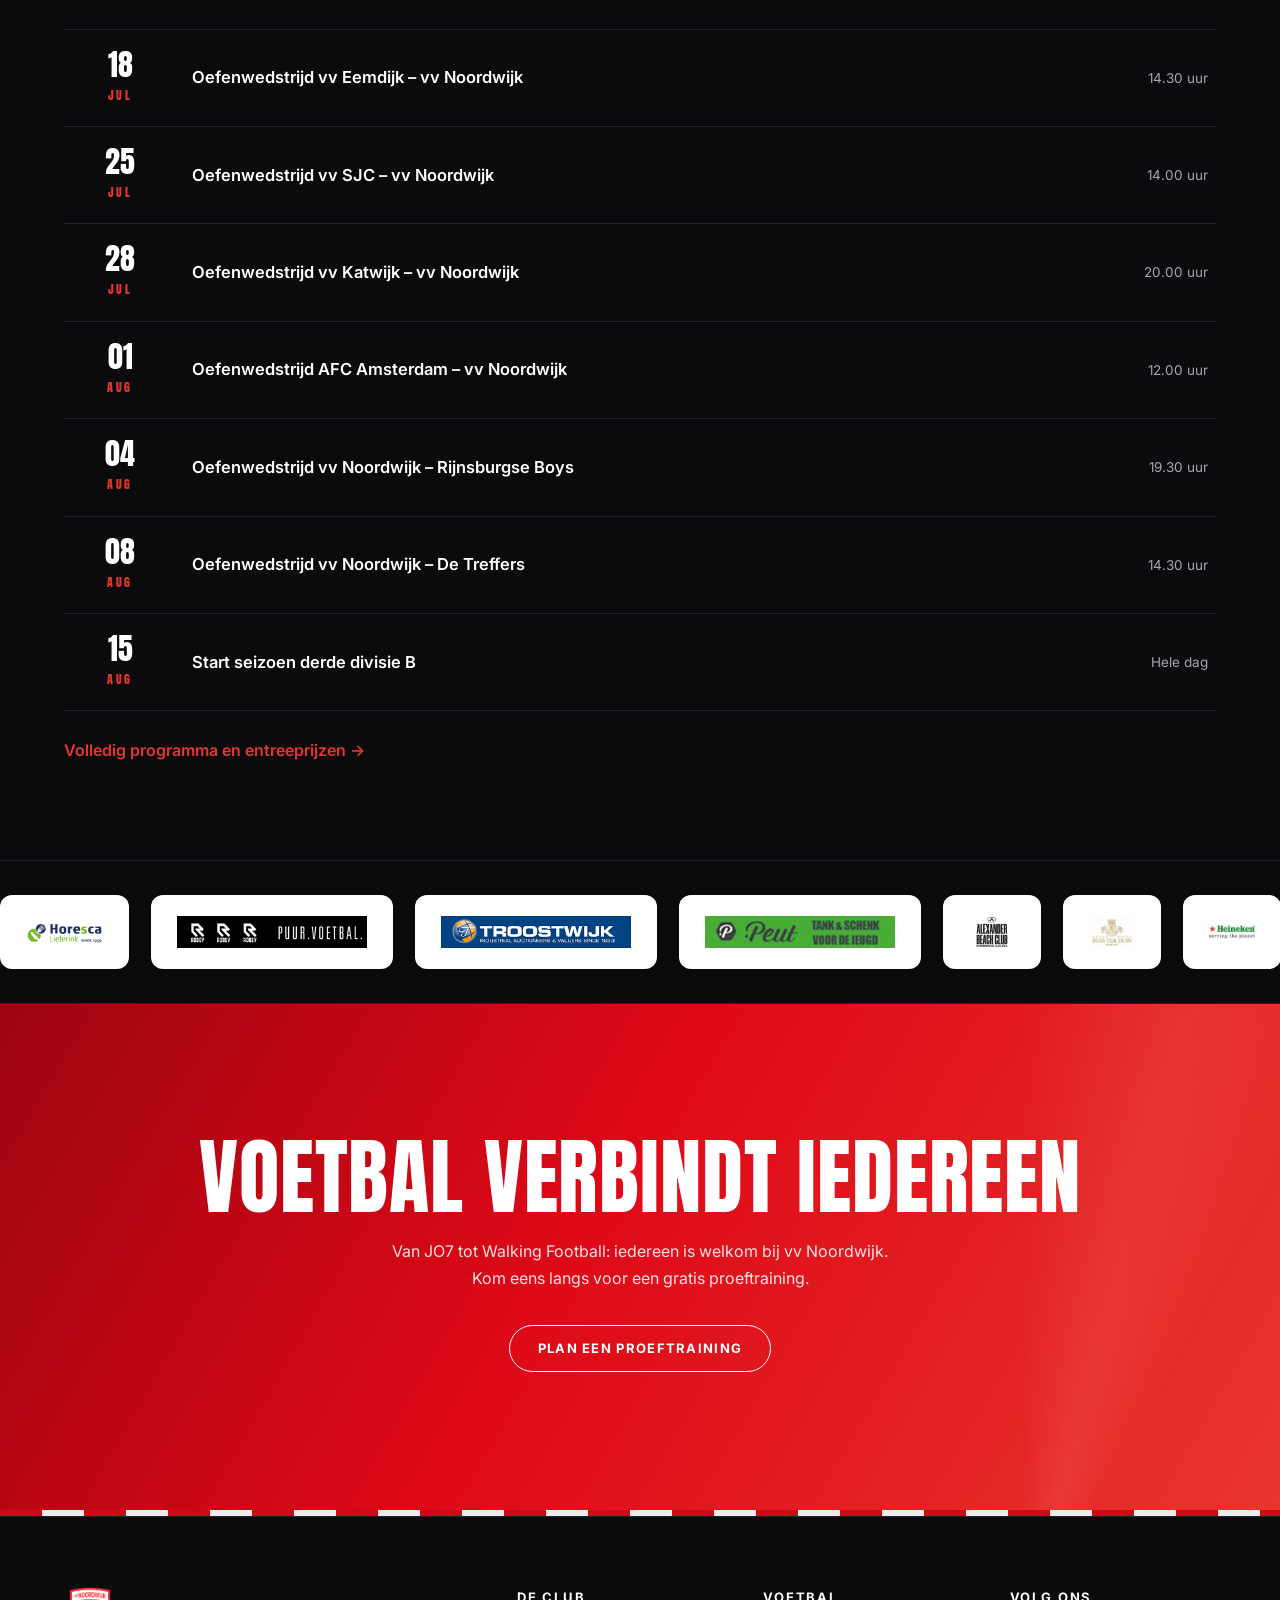
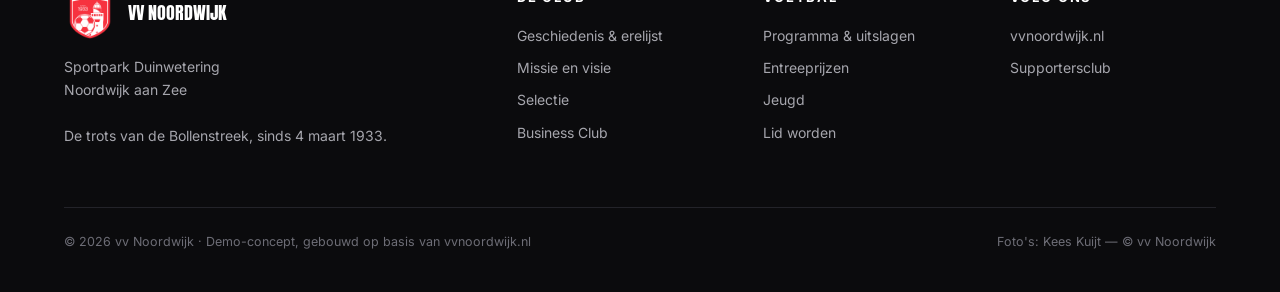
==== commit 85c5b2e4: "Sponsorlogo's in marquee, scherpe 4K-herofoto, muiscursor-effect verwijderd Co-Authored-By: Claude F" ====
--- a/index.html
+++ b/index.html
@@ -42,7 +42,7 @@
 
 <!-- HERO -->
 <header class="hero korrel">
-  <div class="hero-bg" style="background-image:url('assets/elftal.jpg')"></div>
+  <div class="hero-bg" style="background-image:url('assets/elftal-hero.jpg')"></div>
   <div class="hero-tint"></div>
   <div class="lichtbundel"></div>
   <div class="wrap hero-inhoud">
@@ -140,7 +140,7 @@
 
 <!-- SHOWCASE / GESCHIEDENIS-TEASER -->
 <section class="showcase korrel">
-  <div class="showcase-bg" style="background-image:url('assets/elftal.jpg')"></div>
+  <div class="showcase-bg" style="background-image:url('assets/elftal-hero.jpg')"></div>
   <div class="showcase-tint"></div>
   <div class="wrap">
     <span class="kicker kicker--zand reveal">Glansrijke historie</span>
@@ -200,9 +200,23 @@
 
 <!-- SPONSORS -->
 <div class="marquee-sectie">
-  <div class="marquee" aria-label="Partners van vv Noordwijk">
-    <span><i>&#9679;</i>Horesca Lieferink</span><span><i>&#9679;</i>Robey Sportswear</span><span><i>&#9679;</i>Troostwijk</span><span><i>&#9679;</i>Peut</span><span><i>&#9679;</i>Business Club vv Noordwijk</span><span><i>&#9679;</i>Club van 100</span>
-    <span><i>&#9679;</i>Horesca Lieferink</span><span><i>&#9679;</i>Robey Sportswear</span><span><i>&#9679;</i>Troostwijk</span><span><i>&#9679;</i>Peut</span><span><i>&#9679;</i>Business Club vv Noordwijk</span><span><i>&#9679;</i>Club van 100</span>
+  <div class="marquee marquee--logos" aria-label="Partners van vv Noordwijk">
+    <div class="logo-pill"><img src="assets/sponsors/horesca.png" alt="Horesca Lieferink"></div>
+    <div class="logo-pill"><img src="assets/sponsors/Robey-banner.png" alt="Robey Sportswear"></div>
+    <div class="logo-pill"><img src="assets/sponsors/Troostwijk-banner-2.png" alt="Troostwijk"></div>
+    <div class="logo-pill"><img src="assets/sponsors/peut-banner-1.png" alt="Peut"></div>
+    <div class="logo-pill"><img src="assets/sponsors/alexander-beach.jpg" alt="Alexander Beach Club"></div>
+    <div class="logo-pill"><img src="assets/sponsors/huis-ter-duin.png" alt="Grand Hotel Huis ter Duin"></div>
+    <div class="logo-pill"><img src="assets/sponsors/heineken.png" alt="Heineken"></div>
+    <div class="logo-pill"><img src="assets/sponsors/van-der-sar.jpg" alt="Edwin van der Sar Foundation"></div>
+    <div class="logo-pill"><img src="assets/sponsors/horesca.png" alt=""></div>
+    <div class="logo-pill"><img src="assets/sponsors/Robey-banner.png" alt=""></div>
+    <div class="logo-pill"><img src="assets/sponsors/Troostwijk-banner-2.png" alt=""></div>
+    <div class="logo-pill"><img src="assets/sponsors/peut-banner-1.png" alt=""></div>
+    <div class="logo-pill"><img src="assets/sponsors/alexander-beach.jpg" alt=""></div>
+    <div class="logo-pill"><img src="assets/sponsors/huis-ter-duin.png" alt=""></div>
+    <div class="logo-pill"><img src="assets/sponsors/heineken.png" alt=""></div>
+    <div class="logo-pill"><img src="assets/sponsors/van-der-sar.jpg" alt=""></div>
   </div>
 </div>
 
--- a/assets/style.css
+++ b/assets/style.css
@@ -332,6 +332,14 @@
 }
 .marquee span i { font-style: normal; color: var(--rood-licht); padding-right: 42px; font-size: 16px; vertical-align: middle; }
 @keyframes loop { to { transform: translateX(-50%); } }
+.marquee--logos { align-items: center; gap: 22px; padding: 4px 0; }
+.marquee--logos .logo-pill {
+  background: var(--wit); border-radius: 12px; padding: 12px 26px;
+  height: 74px; display: flex; align-items: center; justify-content: center;
+  flex: 0 0 auto; transition: transform .3s ease;
+}
+.marquee--logos .logo-pill:hover { transform: translateY(-3px); }
+.marquee--logos .logo-pill img { max-height: 46px; width: auto; max-width: 190px; object-fit: contain; }
 
 /* ============ SPELERS ============ */
 .spelers-grid { display: grid; grid-template-columns: repeat(4, 1fr); gap: 20px; margin-top: 48px; }
@@ -431,17 +439,6 @@
 .pagina-hero h1 { font-size: clamp(44px, 7vw, 92px); }
 .pagina-hero p { max-width: 620px; margin-top: 18px; font-size: 17px; }
 
-/* ============ CURSOR (desktop) ============ */
-.cursor {
-  position: fixed; z-index: 999; pointer-events: none;
-  width: 12px; height: 12px; border-radius: 50%;
-  background: var(--rood-licht); mix-blend-mode: difference;
-  transform: translate(-50%, -50%);
-  transition: width .25s ease, height .25s ease, background .25s ease;
-}
-.cursor.groot { width: 40px; height: 40px; background: transparent; border: 1.5px solid var(--rood-licht); }
-@media (hover: none), (max-width: 940px) { .cursor { display: none; } }
-
 /* ============ RESPONSIVE ============ */
 @media (max-width: 1080px) {
   .spelers-grid { grid-template-columns: repeat(3, 1fr); }
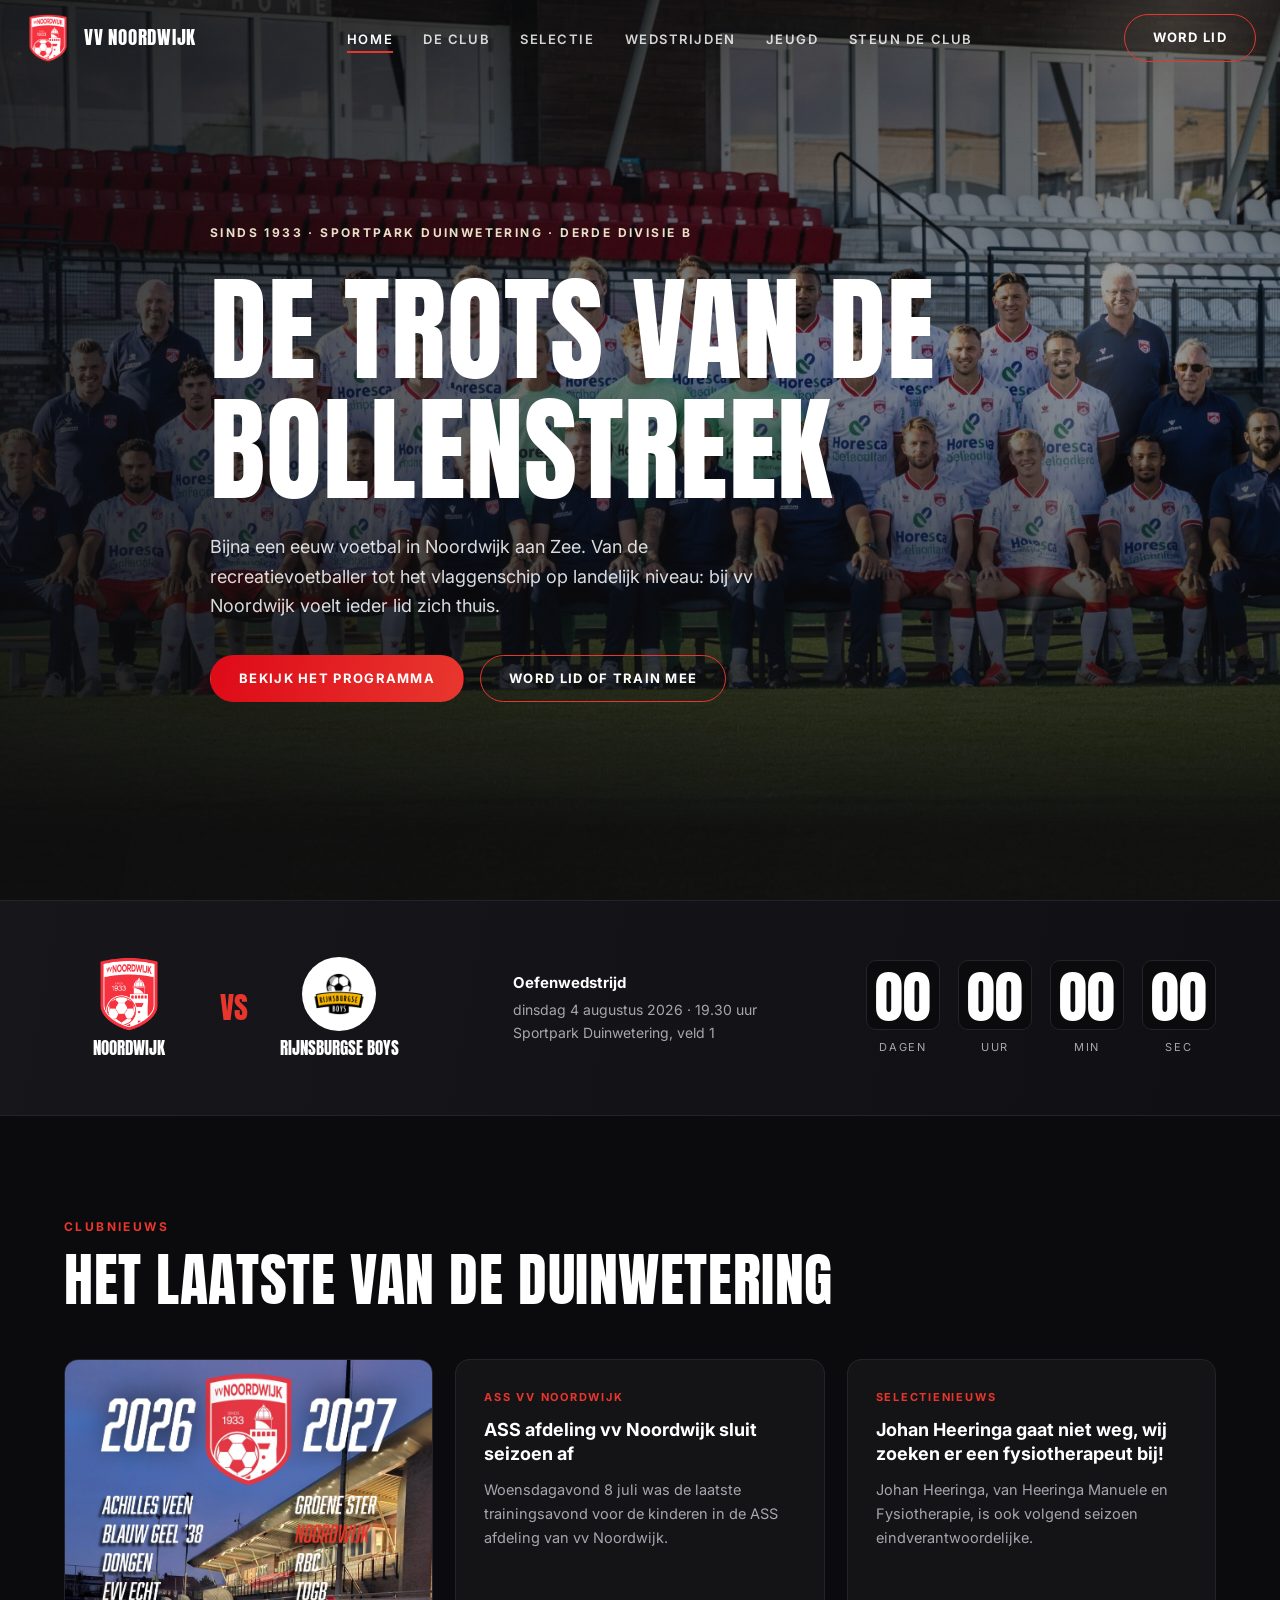
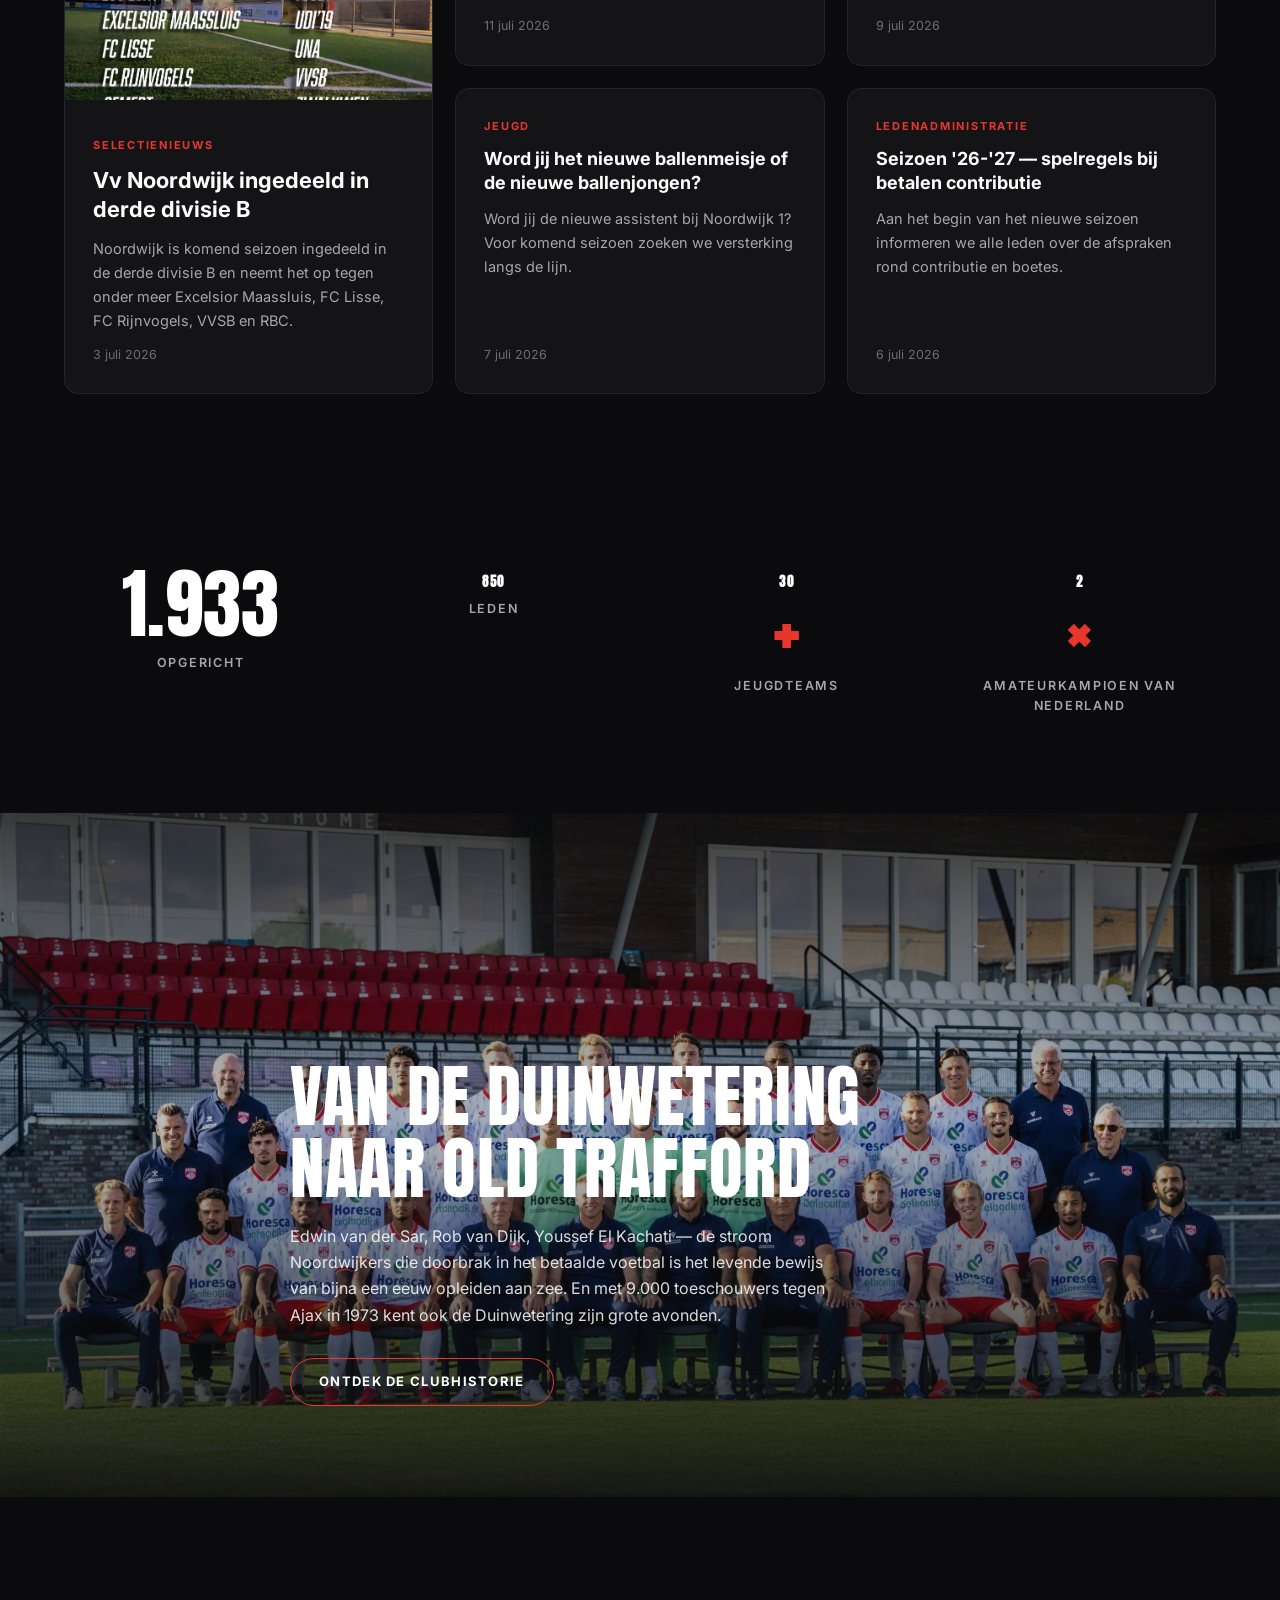
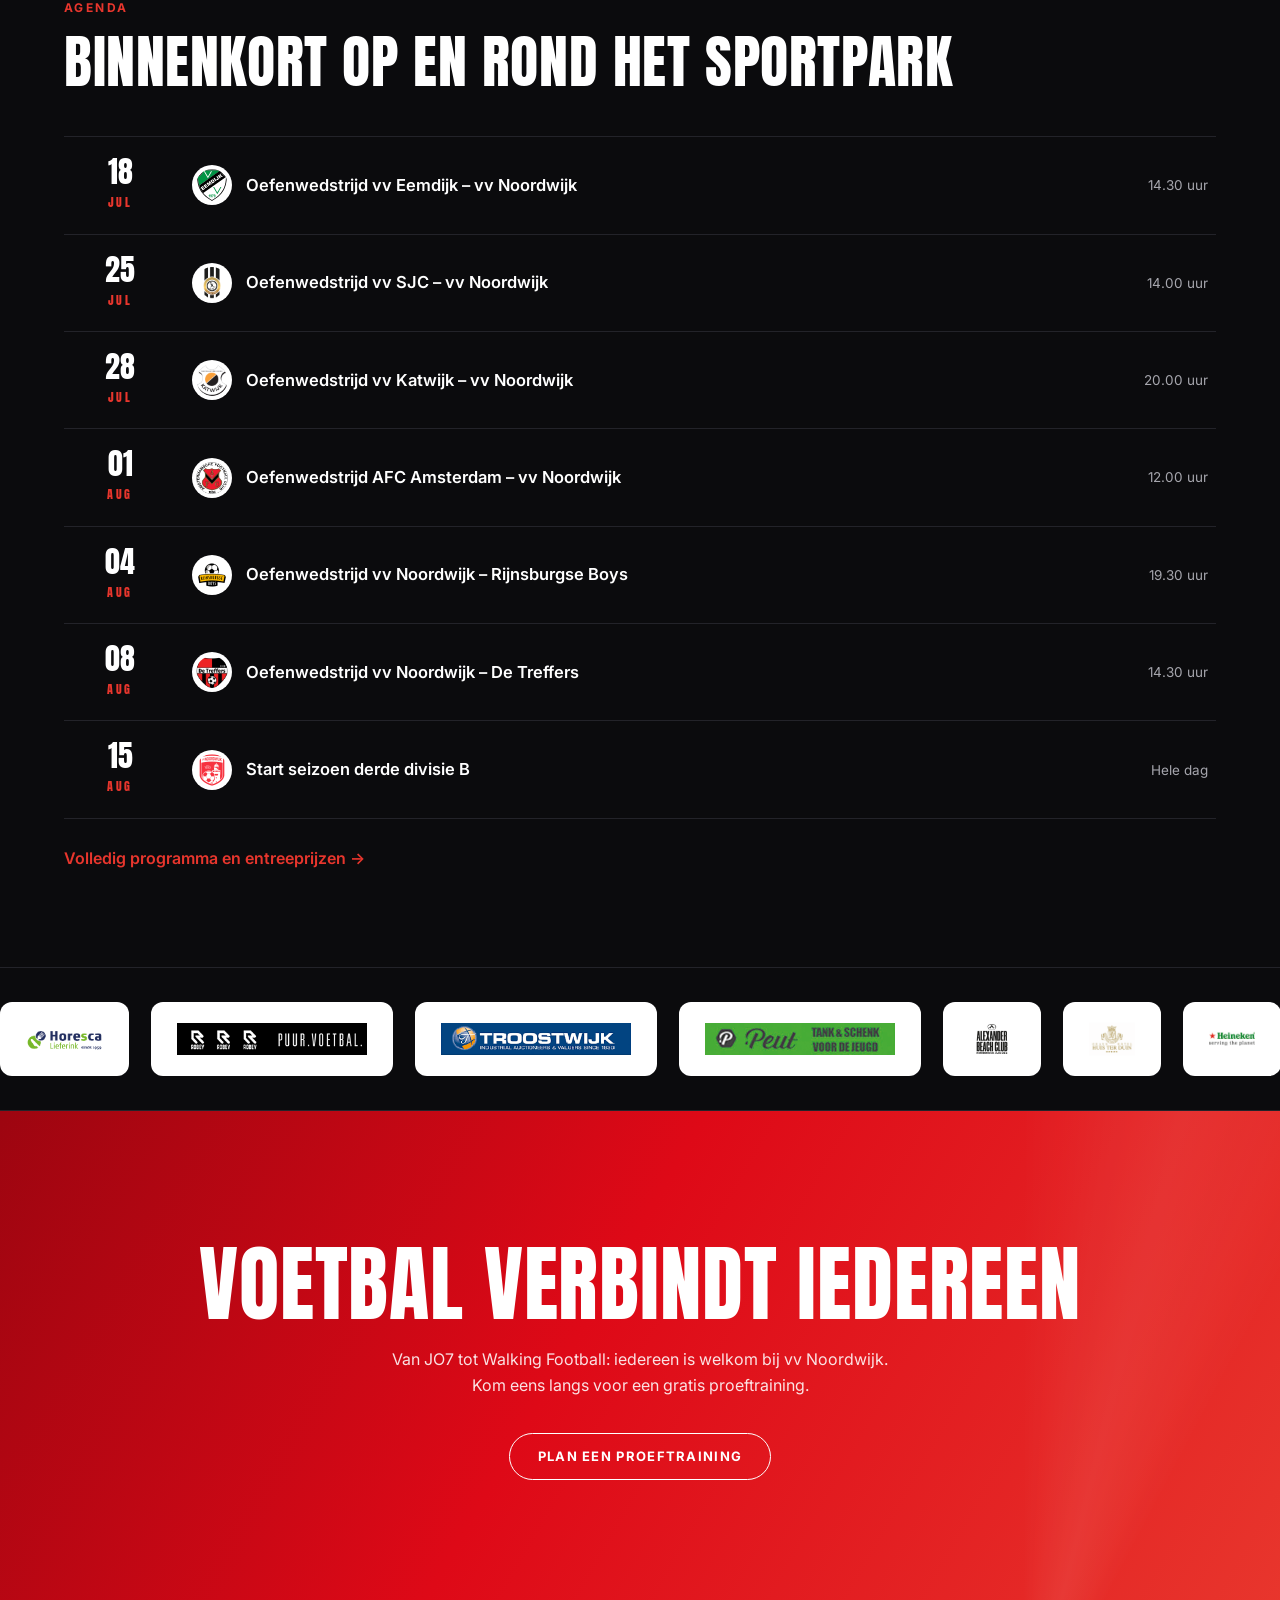
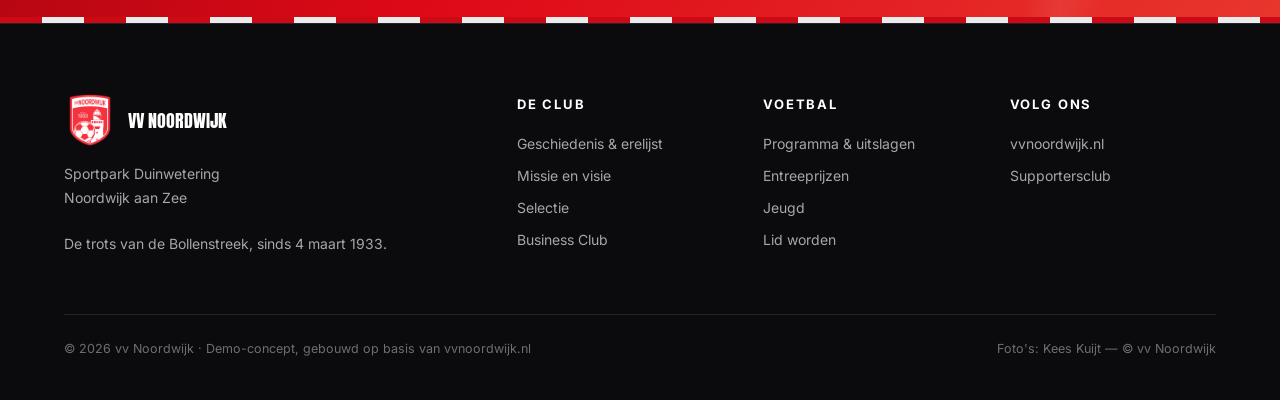
==== commit 8c34c034: "Clublogo's tegenstanders in affiche en agenda's; nieuwskaart derde divisie zonder tekst-overlap Co-A" ====
--- a/index.html
+++ b/index.html
@@ -67,7 +67,7 @@
       </div>
       <div class="vs">VS</div>
       <div class="team">
-        <div class="uitteam-badge">RB</div>
+        <img class="clublogo" src="assets/clubs/rijnsburgse-boys.jpg" alt="Rijnsburgse Boys">
         <span>Rijnsburgse Boys</span>
       </div>
     </div>
@@ -93,10 +93,12 @@
     <div class="nieuws-grid">
       <article class="nieuws-kaart nieuws-kaart--groot reveal">
         <div class="foto"><img src="assets/derde-divisie.jpeg" alt="vv Noordwijk ingedeeld in derde divisie B" loading="lazy"></div>
-        <span class="cat">Selectienieuws</span>
-        <h3>Vv Noordwijk ingedeeld in derde divisie B</h3>
-        <p style="color:rgba(255,255,255,.75)">Noordwijk is komend seizoen ingedeeld in de derde divisie B en kent de tegenstanders voor seizoen '26-'27.</p>
-        <time>3 juli 2026</time>
+        <div class="inhoud">
+          <span class="cat">Selectienieuws</span>
+          <h3>Vv Noordwijk ingedeeld in derde divisie B</h3>
+          <p>Noordwijk is komend seizoen ingedeeld in de derde divisie B en neemt het op tegen onder meer Excelsior Maassluis, FC Lisse, FC Rijnvogels, VVSB en RBC.</p>
+          <time>3 juli 2026</time>
+        </div>
       </article>
       <article class="nieuws-kaart reveal">
         <span class="cat">ASS vv Noordwijk</span>
@@ -160,37 +162,37 @@
     <div class="agenda-lijst">
       <div class="agenda-rij reveal">
         <div class="agenda-datum"><b>18</b><span>JUL</span></div>
-        <h3>Oefenwedstrijd vv Eemdijk &ndash; vv Noordwijk</h3>
+        <h3><img class="clubje" src="assets/clubs/eemdijk.svg" alt="vv Eemdijk">Oefenwedstrijd vv Eemdijk &ndash; vv Noordwijk</h3>
         <span class="tijd">14.30 uur</span>
       </div>
       <div class="agenda-rij reveal">
         <div class="agenda-datum"><b>25</b><span>JUL</span></div>
-        <h3>Oefenwedstrijd vv SJC &ndash; vv Noordwijk</h3>
+        <h3><img class="clubje" src="assets/clubs/sjc.png" alt="vv SJC">Oefenwedstrijd vv SJC &ndash; vv Noordwijk</h3>
         <span class="tijd">14.00 uur</span>
       </div>
       <div class="agenda-rij reveal">
         <div class="agenda-datum"><b>28</b><span>JUL</span></div>
-        <h3>Oefenwedstrijd vv Katwijk &ndash; vv Noordwijk</h3>
+        <h3><img class="clubje" src="assets/clubs/katwijk.png" alt="vv Katwijk">Oefenwedstrijd vv Katwijk &ndash; vv Noordwijk</h3>
         <span class="tijd">20.00 uur</span>
       </div>
       <div class="agenda-rij reveal">
         <div class="agenda-datum"><b>01</b><span>AUG</span></div>
-        <h3>Oefenwedstrijd AFC Amsterdam &ndash; vv Noordwijk</h3>
+        <h3><img class="clubje" src="assets/clubs/afc.png" alt="AFC Amsterdam">Oefenwedstrijd AFC Amsterdam &ndash; vv Noordwijk</h3>
         <span class="tijd">12.00 uur</span>
       </div>
       <div class="agenda-rij reveal">
         <div class="agenda-datum"><b>04</b><span>AUG</span></div>
-        <h3>Oefenwedstrijd vv Noordwijk &ndash; Rijnsburgse Boys</h3>
+        <h3><img class="clubje" src="assets/clubs/rijnsburgse-boys.jpg" alt="Rijnsburgse Boys">Oefenwedstrijd vv Noordwijk &ndash; Rijnsburgse Boys</h3>
         <span class="tijd">19.30 uur</span>
       </div>
       <div class="agenda-rij reveal">
         <div class="agenda-datum"><b>08</b><span>AUG</span></div>
-        <h3>Oefenwedstrijd vv Noordwijk &ndash; De Treffers</h3>
+        <h3><img class="clubje" src="assets/clubs/de-treffers.png" alt="De Treffers">Oefenwedstrijd vv Noordwijk &ndash; De Treffers</h3>
         <span class="tijd">14.30 uur</span>
       </div>
       <div class="agenda-rij reveal">
         <div class="agenda-datum"><b>15</b><span>AUG</span></div>
-        <h3>Start seizoen derde divisie B</h3>
+        <h3><img class="clubje" src="assets/logo-512.png" alt="vv Noordwijk">Start seizoen derde divisie B</h3>
         <span class="tijd">Hele dag</span>
       </div>
     </div>
--- a/assets/style.css
+++ b/assets/style.css
@@ -249,6 +249,10 @@
   border: 2px solid var(--paneel-rand); display: flex; align-items: center; justify-content: center;
   font-family: var(--display); font-size: 24px; color: var(--zand);
 }
+.team .clublogo {
+  height: 74px; width: 74px; margin: 0 auto 8px; border-radius: 50%;
+  background: var(--wit); object-fit: contain; padding: 9px; box-sizing: border-box;
+}
 .wedstrijd-meta { font-size: 14px; color: var(--grijs); }
 .wedstrijd-meta strong { color: var(--wit); display: block; font-size: 15px; margin-bottom: 2px; }
 .countdown { display: flex; gap: 18px; }
@@ -278,11 +282,12 @@
 .nieuws-kaart h3 { font-family: var(--body); font-weight: 700; text-transform: none; letter-spacing: 0; font-size: 18px; line-height: 1.35; }
 .nieuws-kaart p { font-size: 14.5px; flex: 1; }
 .nieuws-kaart time { font-size: 12.5px; color: #6d6d76; }
-.nieuws-kaart--groot { grid-row: span 2; justify-content: flex-end; min-height: 420px; position: relative; overflow: hidden; isolation: isolate; }
-.nieuws-kaart--groot .foto { position: absolute; inset: 0; z-index: -1; }
-.nieuws-kaart--groot .foto img { width: 100%; height: 100%; object-fit: cover; transition: transform .4s ease; }
-.nieuws-kaart--groot:hover .foto img { transform: scale(1.04); }
-.nieuws-kaart--groot .foto::after { content: ''; position: absolute; inset: 0; background: linear-gradient(180deg, rgba(11,11,13,.1) 30%, rgba(11,11,13,.92) 85%); }
+.nieuws-kaart--groot { grid-row: span 2; padding: 0; overflow: hidden; }
+.nieuws-kaart--groot .foto { height: 340px; overflow: hidden; flex: none; }
+.nieuws-kaart--groot .foto img { width: 100%; height: 100%; object-fit: cover; object-position: center top; transition: transform .4s ease; }
+.nieuws-kaart--groot:hover .foto img { transform: scale(1.03); }
+.nieuws-kaart--groot .inhoud { display: flex; flex-direction: column; gap: 12px; padding: 24px 28px 28px; flex: 1; }
+.nieuws-kaart--groot .inhoud p { flex: 1; }
 .nieuws-kaart--groot h3 { font-size: 22px; color: var(--wit); }
 
 /* ============ STATS ============ */
@@ -319,7 +324,11 @@
 .agenda-datum { text-align: center; font-family: var(--display); color: var(--wit); }
 .agenda-datum b { display: block; font-size: 30px; font-weight: 400; line-height: 1; }
 .agenda-datum span { font-size: 12px; letter-spacing: .2em; color: var(--rood-licht); }
-.agenda-rij h3 { font-family: var(--body); text-transform: none; letter-spacing: 0; font-size: 16.5px; font-weight: 600; }
+.agenda-rij h3 { font-family: var(--body); text-transform: none; letter-spacing: 0; font-size: 16.5px; font-weight: 600; display: flex; align-items: center; gap: 14px; }
+.agenda-rij .clubje {
+  height: 40px; width: 40px; border-radius: 50%; flex: none;
+  background: var(--wit); object-fit: contain; padding: 4px; box-sizing: border-box;
+}
 .agenda-rij .tijd { font-size: 13.5px; color: var(--grijs); white-space: nowrap; }
 
 /* ============ SPONSORS MARQUEE ============ */
@@ -448,7 +457,8 @@
   .nav-links, .nav .knop { display: none; }
   .nav-burger { display: block; }
   .nieuws-grid { grid-template-columns: 1fr; }
-  .nieuws-kaart--groot { grid-row: auto; min-height: 340px; }
+  .nieuws-kaart--groot { grid-row: auto; }
+  .nieuws-kaart--groot .foto { height: 240px; }
   .stats { grid-template-columns: repeat(2, 1fr); gap: 36px 16px; }
   .twee-kolom { grid-template-columns: 1fr; gap: 36px; }
   .kaarten-3 { grid-template-columns: 1fr; }
